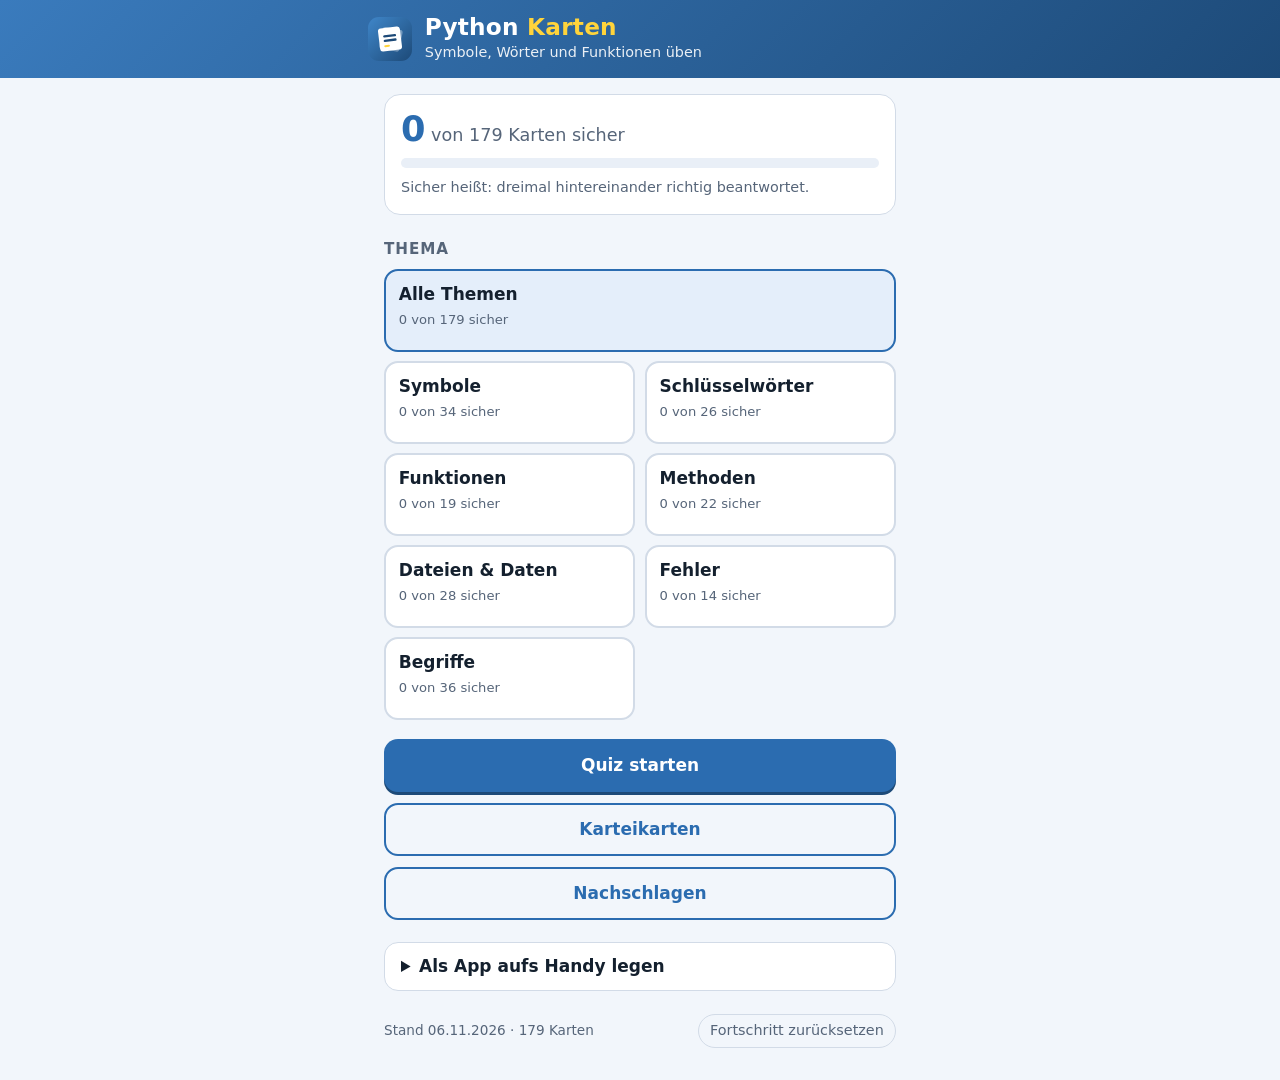
==== index.html @ b18568a9 "Add files via upload" ====
<!doctype html>
<html lang="de">
<head>
  <meta charset="utf-8">
  <meta name="viewport" content="width=device-width, initial-scale=1, viewport-fit=cover">
  <title>Python Karten</title>
  <meta name="description" content="Python Karten: Symbole, Schlüsselwörter, Funktionen, Methoden und Begriffe als Quiz und Karteikarten fürs Handy.">
  <meta name="theme-color" content="#2b5f8e" media="(prefers-color-scheme: light)">
  <meta name="theme-color" content="#101a26" media="(prefers-color-scheme: dark)">
  <meta name="color-scheme" content="light dark">
  <meta name="apple-mobile-web-app-capable" content="yes">
  <meta name="mobile-web-app-capable" content="yes">
  <meta name="apple-mobile-web-app-title" content="Python Karten">
  <link rel="manifest" href="manifest.json">
  <link rel="icon" href="icon.svg" type="image/svg+xml">
  <link rel="stylesheet" href="style.css">
</head>
<body>
  <!-- app.js sucht die Elemente über ihre Kennungen (id), die müssen bleiben. -->
  <header class="kopf">
    <div class="kopf-inhalt">
      <img class="logo" src="icon.svg" alt="" width="44" height="44">
      <div class="kopf-text">
        <h1>Python <span>Karten</span></h1>
        <p class="untertitel">Symbole, Wörter und Funktionen üben</p>
      </div>
    </div>
  </header>

  <main>
    <section id="laden">
      <p class="mitte">Karten werden geladen …</p>
    </section>

    <!-- Start: Übersicht, Thema wählen, Quiz oder Karteikarten oder Nachschlagen -->
    <section id="start" hidden>
      <div class="box uebersicht">
        <p class="uebersicht-zahl"><span id="gesamt-sicher">0</span> <span class="uebersicht-von">von <span id="gesamt-anzahl">0</span> Karten sicher</span></p>
        <div class="balken" aria-hidden="true"><div id="gesamt-balken"></div></div>
        <p class="leise">Sicher heißt: dreimal hintereinander richtig beantwortet.</p>
      </div>

      <h2 class="abschnitt" id="themen-titel">Thema</h2>
      <div class="themen" id="themen" role="group" aria-labelledby="themen-titel"></div>

      <button class="haupt" id="quiz-starten" type="button">Quiz starten</button>
      <button class="neben" id="karten-starten" type="button">Karteikarten</button>
      <button class="neben" id="nachschlagen-starten" type="button">Nachschlagen</button>

      <details class="info">
        <summary>Als App aufs Handy legen</summary>
        <p><strong>Android:</strong> In Chrome oben rechts auf die drei Punkte tippen, dann „App installieren“ oder „Zum Startbildschirm hinzufügen“.</p>
        <p><strong>iPhone:</strong> In Safari unten auf das Teilen-Symbol tippen, dann „Zum Home-Bildschirm“.</p>
        <p>Danach öffnet sich die App ohne Adressleiste und läuft auch ohne Netz. Dein Fortschritt bleibt auf diesem Gerät gespeichert.</p>
      </details>

      <div class="fuss">
        <span id="stand-zeile"></span>
        <button class="klein" id="zuruecksetzen" type="button">Fortschritt zurücksetzen</button>
      </div>
    </section>

    <!-- Quiz: vier Antworten, danach Rückmeldung mit Beispiel -->
    <section id="quiz" hidden>
      <div class="kopfzeile">
        <span id="quiz-fortschritt"></span>
        <button class="klein" id="quiz-pause" type="button">Pause</button>
      </div>
      <div class="balken" aria-hidden="true"><div id="quiz-balken"></div></div>
      <p class="kategorie" id="quiz-thema"></p>
      <h2 class="frage" id="quiz-frage"></h2>
      <p class="anzeige" id="quiz-anzeige"></p>
      <div class="antworten" id="quiz-antworten"></div>
      <div class="rueckmeldung" id="quiz-rueckmeldung" hidden>
        <h3 id="quiz-titel" tabindex="-1"></h3>
        <p class="loesung"><code id="quiz-loesung-begriff"></code> <span id="quiz-loesung-bedeutung"></span></p>
        <pre class="beispiel" id="quiz-beispiel" hidden></pre>
        <p class="hinweis" id="quiz-hinweis" hidden></p>
        <button class="haupt" id="quiz-weiter" type="button">Weiter</button>
      </div>
    </section>

    <!-- Karteikarten: erst die Vorderseite, nach dem Umdrehen die Bedeutung -->
    <section id="karten" hidden>
      <div class="kopfzeile">
        <span id="karten-fortschritt"></span>
        <button class="klein" id="karten-pause" type="button">Pause</button>
      </div>
      <div class="balken" aria-hidden="true"><div id="karten-balken"></div></div>
      <div class="karteikarte" id="karteikarte">
        <p class="kategorie" id="karte-thema"></p>
        <p class="anzeige code" id="karte-vorne"></p>
        <div id="karte-hinten" tabindex="-1" hidden>
          <p class="karte-bedeutung" id="karte-bedeutung"></p>
          <pre class="beispiel" id="karte-beispiel" hidden></pre>
          <p class="hinweis" id="karte-hinweis" hidden></p>
        </div>
      </div>
      <button class="haupt" id="karte-umdrehen" type="button">Antwort zeigen</button>
      <div class="bewertung" id="karte-bewertung" hidden>
        <button class="neben" id="karte-nochmal" type="button">Nochmal</button>
        <button class="haupt" id="karte-gewusst" type="button">Gewusst</button>
      </div>
    </section>

    <!-- Ergebnis nach einer Runde (Quiz und Karteikarten) -->
    <section id="ergebnis" hidden>
      <div class="box ergebnis-kopf">
        <p class="kategorie" id="ergebnis-art"></p>
        <p class="ergebnis-zahl" id="ergebnis-zahl" tabindex="-1"></p>
        <p id="ergebnis-text"></p>
      </div>
      <h3 class="abschnitt" id="ergebnis-liste-titel" hidden>Das üben wir noch</h3>
      <ul class="liste" id="ergebnis-liste"></ul>
      <button class="haupt" id="ergebnis-nochmal" type="button">Noch eine Runde</button>
      <button class="neben" id="ergebnis-start" type="button">Zurück zum Start</button>
    </section>

    <!-- Nachschlagen: alle Karten mit Suche -->
    <section id="nachschlagen" hidden>
      <div class="kopfzeile">
        <button class="pille" id="nachschlagen-zurueck" type="button">Zurück zum Start</button>
      </div>
      <h2 class="abschnitt">Nachschlagen</h2>
      <label class="feld" for="suche">Suchen</label>
      <input class="eingabe" id="suche" type="search" placeholder="zum Beispiel split, Liste, Fehler" autocomplete="off" autocapitalize="off" spellcheck="false">
      <label class="feld" for="suche-thema">Thema</label>
      <select class="eingabe" id="suche-thema"></select>
      <p class="leise" id="suche-info" aria-live="polite"></p>
      <ul class="nachschlagen-liste" id="suche-liste"></ul>
    </section>

    <section id="fehler" hidden>
      <h2>Die Karten lassen sich gerade nicht laden</h2>
      <p>Bitte die Seite neu laden. Hilft das nicht, fehlt eine Datei der App (karten.js oder logik.js).</p>
      <button class="haupt" id="neu-laden" type="button">Seite neu laden</button>
    </section>
  </main>

  <noscript><p class="hinweis">Für Python Karten muss JavaScript eingeschaltet sein.</p></noscript>
  <script src="karten.js" charset="utf-8"></script>
  <script src="logik.js" charset="utf-8"></script>
  <script src="app.js" charset="utf-8"></script>
</body>
</html>
---- style.css ----
/* Python Karten: Aussehen. Handy zuerst, hell und dunkel folgen dem Gerät. */

:root {
  --bg: #f2f6fb;
  --karte: #ffffff;
  --text: #14202e;
  --leise: #566579;
  --rand: #d2dbe7;
  --akzent: #2b6cb0;
  --akzent-hell: #e4eefa;
  --haupt-bg: #2b6cb0;
  --haupt-text: #ffffff;
  --haupt-schatten: #1d4a78;
  --gelb: #ffd43b;
  --ok: #156f36;
  --ok-bg: #ddf4e5;
  --ok-rand: #2e9b57;
  --schlecht: #b3261e;
  --schlecht-bg: #fde8e6;
  --schlecht-rand: #d6453b;
  --code-bg: #e9eff7;
  --code-text: #10233a;
  --fokus: #1b62e0;
  --kopf-von: #3a7bbd;
  --kopf-bis: #1d4a78;
  --mono: ui-monospace, "SF Mono", "Cascadia Mono", Consolas, "Roboto Mono", "Liberation Mono", monospace;
}

@media (prefers-color-scheme: dark) {
  :root {
    --bg: #0d1520;
    --karte: #162130;
    --text: #e7eef7;
    --leise: #9cb0c6;
    --rand: #2a394c;
    --akzent: #6aaaf0;
    --akzent-hell: #1b3050;
    --haupt-bg: #5ba3ee;
    --haupt-text: #07182b;
    --haupt-schatten: #3b78b8;
    --ok: #67d391;
    --ok-bg: #123322;
    --ok-rand: #3aa86a;
    --schlecht: #ff9086;
    --schlecht-bg: #3c1c19;
    --schlecht-rand: #e0594d;
    --code-bg: #0a111a;
    --code-text: #dce8f6;
    --fokus: #8cc0ff;
    --kopf-von: #1f4f82;
    --kopf-bis: #12263d;
  }
}

* { box-sizing: border-box; }
html { -webkit-text-size-adjust: 100%; }
[hidden] { display: none !important; }

body {
  margin: 0;
  min-height: 100vh;
  min-height: 100dvh;
  color: var(--text);
  background: var(--bg);
  font: 17px/1.45 system-ui, -apple-system, "Segoe UI", Roboto, sans-serif;
}

button, input, select { font: inherit; color: inherit; }
code, pre { font-family: var(--mono); }
:focus-visible { outline: 3px solid var(--fokus); outline-offset: 2px; }

/* ---------- Kopf ---------- */

.kopf {
  padding: max(0.9rem, env(safe-area-inset-top)) max(1rem, env(safe-area-inset-right)) 0.9rem max(1rem, env(safe-area-inset-left));
  color: #ffffff;
  background: linear-gradient(135deg, var(--kopf-von), var(--kopf-bis));
}
.kopf-inhalt { display: flex; align-items: center; gap: 0.8rem; max-width: 34rem; margin: 0 auto; }
.logo { flex: none; width: 44px; height: 44px; border-radius: 11px; }
.kopf h1 { margin: 0; font-size: 1.45rem; line-height: 1.1; letter-spacing: 0.01em; }
.kopf h1 span { color: var(--gelb); }
.untertitel { margin: 0.15rem 0 0; font-size: 0.9rem; opacity: 0.9; }

main {
  max-width: 34rem;
  margin: 0 auto;
  padding: 1rem max(1rem, env(safe-area-inset-right)) max(2rem, env(safe-area-inset-bottom)) max(1rem, env(safe-area-inset-left));
}

.mitte { text-align: center; color: var(--leise); }
.leise { color: var(--leise); font-size: 0.9rem; }

/* ---------- Start ---------- */

.box { padding: 1rem; background: var(--karte); border: 1px solid var(--rand); border-radius: 16px; }
.uebersicht-zahl { margin: 0 0 0.6rem; font-size: 1.1rem; }
#gesamt-sicher { font-size: 2.2rem; font-weight: 800; line-height: 1; color: var(--akzent); }
.uebersicht-von { color: var(--leise); }
.uebersicht .leise { margin: 0.6rem 0 0; }

.balken { height: 10px; overflow: hidden; background: var(--code-bg); border-radius: 999px; }
.balken > div { width: 0; height: 100%; background: var(--akzent); border-radius: 999px; transition: width 0.3s ease; }

.abschnitt { margin: 1.4rem 0 0.6rem; font-size: 0.95rem; color: var(--leise); text-transform: uppercase; letter-spacing: 0.06em; }

.themen { display: grid; grid-template-columns: 1fr 1fr; gap: 0.6rem; margin-bottom: 1.2rem; }
.thema {
  display: flex;
  flex-direction: column;
  gap: 0.25rem;
  min-height: 4.4rem;
  padding: 0.65rem 0.8rem;
  text-align: left;
  background: var(--karte);
  border: 2px solid var(--rand);
  border-radius: 14px;
  cursor: pointer;
}
.thema:first-child { grid-column: 1 / -1; }
.thema[aria-pressed="true"] { background: var(--akzent-hell); border-color: var(--akzent); }
.thema-name { font-weight: 700; }
.thema-zahl { font-size: 0.82rem; color: var(--leise); }
.mini-balken { display: block; height: 6px; margin-top: auto; overflow: hidden; background: var(--code-bg); border-radius: 999px; }
.mini-balken > span { display: block; height: 100%; background: var(--akzent); border-radius: 999px; }

.haupt, .neben {
  display: block;
  width: 100%;
  min-height: 3.3rem;
  margin-top: 0.7rem;
  padding: 0.7rem 1rem;
  font-weight: 700;
  text-align: center;
  border-radius: 14px;
  cursor: pointer;
}
.haupt { color: var(--haupt-text); background: var(--haupt-bg); border: 0; box-shadow: 0 3px 0 var(--haupt-schatten); }
.haupt:active { transform: translateY(2px); box-shadow: 0 1px 0 var(--haupt-schatten); }
.neben { color: var(--akzent); background: transparent; border: 2px solid var(--akzent); }
.klein { padding: 0.35rem 0.7rem; font-size: 0.9rem; color: var(--leise); background: transparent; border: 1px solid var(--rand); border-radius: 999px; cursor: pointer; }
.pille { padding: 0.45rem 0.9rem; font-size: 0.95rem; font-weight: 600; color: var(--akzent); background: var(--akzent-hell); border: 0; border-radius: 999px; cursor: pointer; }

.info { margin-top: 1.4rem; padding: 0.7rem 1rem; background: var(--karte); border: 1px solid var(--rand); border-radius: 14px; }
.info summary { cursor: pointer; font-weight: 600; }
.info p { margin: 0.6rem 0 0; font-size: 0.95rem; }

.fuss { display: flex; flex-wrap: wrap; align-items: center; justify-content: space-between; gap: 0.6rem; margin-top: 1.4rem; font-size: 0.85rem; color: var(--leise); }

/* ---------- Quiz und Karteikarten ---------- */

.kopfzeile { display: flex; align-items: center; justify-content: space-between; gap: 0.6rem; margin-bottom: 0.6rem; font-weight: 700; }

.kategorie { margin: 1rem 0 0.2rem; font-size: 0.8rem; font-weight: 700; color: var(--leise); text-transform: uppercase; letter-spacing: 0.06em; }
.frage { margin: 0 0 0.7rem; font-size: 1.15rem; line-height: 1.3; }

.anzeige {
  margin: 0 0 1rem;
  padding: 1rem;
  text-align: center;
  overflow-wrap: anywhere;
  white-space: pre-wrap;
  background: var(--code-bg);
  border-radius: 14px;
}
.anzeige.code { font-family: var(--mono); font-size: clamp(1.5rem, 7vw, 2.2rem); font-weight: 700; color: var(--code-text); }
.anzeige.text { font-size: 1.3rem; font-weight: 600; line-height: 1.35; }

.antworten { display: flex; flex-direction: column; gap: 0.6rem; }
.antwort {
  display: flex;
  align-items: center;
  gap: 0.75rem;
  width: 100%;
  min-height: 3.5rem;
  padding: 0.7rem 0.9rem;
  text-align: left;
  background: var(--karte);
  border: 2px solid var(--rand);
  border-radius: 14px;
  cursor: pointer;
}
.antwort .buchstabe {
  flex: none;
  display: grid;
  place-items: center;
  width: 1.9rem;
  height: 1.9rem;
  font-size: 0.9rem;
  font-weight: 700;
  color: var(--leise);
  border: 2px solid var(--rand);
  border-radius: 50%;
}
.antwort-text { flex: 1; min-width: 0; overflow-wrap: anywhere; }
.antwort.code .antwort-text { font-family: var(--mono); font-size: 1rem; }
@media (hover: hover) {
  .antwort:not(.gesperrt):hover { background: var(--akzent-hell); border-color: var(--akzent); }
}
.antwort.gesperrt { cursor: default; }
.antwort.richtig { color: var(--ok); background: var(--ok-bg); border-color: var(--ok-rand); }
.antwort.falsch { color: var(--schlecht); background: var(--schlecht-bg); border-color: var(--schlecht-rand); }
.antwort.blass { opacity: 0.55; }
.antwort.richtig .buchstabe { color: var(--ok); border-color: var(--ok-rand); }
.antwort.falsch .buchstabe { color: var(--schlecht); border-color: var(--schlecht-rand); }

.rueckmeldung { margin-top: 1rem; padding: 1rem; background: var(--karte); border: 1px solid var(--rand); border-left: 6px solid var(--rand); border-radius: 14px; }
.rueckmeldung[data-ergebnis="richtig"] { border-left-color: var(--ok-rand); }
.rueckmeldung[data-ergebnis="falsch"] { border-left-color: var(--schlecht-rand); }
.rueckmeldung h3 { margin: 0 0 0.5rem; font-size: 1.2rem; outline: none; }
.rueckmeldung[data-ergebnis="richtig"] h3 { color: var(--ok); }
.rueckmeldung[data-ergebnis="falsch"] h3 { color: var(--schlecht); }
.loesung { margin: 0 0 0.6rem; overflow-wrap: anywhere; }
.loesung code { padding: 0.1rem 0.4rem; font-weight: 700; background: var(--code-bg); border-radius: 6px; }

.beispiel {
  margin: 0.6rem 0;
  padding: 0.7rem 0.8rem;
  overflow-x: auto;
  font-size: 0.92rem;
  line-height: 1.4;
  color: var(--code-text);
  background: var(--code-bg);
  border-radius: 10px;
  tab-size: 4;
}
.hinweis { margin: 0.6rem 0; font-size: 0.95rem; color: var(--leise); }

.karteikarte { margin-top: 0.8rem; min-height: 15rem; padding: 1rem; background: var(--karte); border: 2px solid var(--rand); border-radius: 18px; cursor: pointer; }
.karteikarte .anzeige { margin-top: 0.6rem; }
.karte-bedeutung { margin: 0.4rem 0 0; font-size: 1.15rem; font-weight: 600; }
#karte-hinten { outline: none; }
.bewertung { display: grid; grid-template-columns: 1fr 1fr; gap: 0.7rem; }

/* ---------- Ergebnis ---------- */

.ergebnis-kopf { text-align: center; }
.ergebnis-zahl { margin: 0.2rem 0 0.4rem; font-size: 2.2rem; font-weight: 800; color: var(--akzent); outline: none; }
.ergebnis-kopf p:last-child { margin-bottom: 0; }

.liste { margin: 0; padding: 0; list-style: none; }
.liste li { display: flex; flex-direction: column; gap: 0.15rem; margin-bottom: 0.5rem; padding: 0.6rem 0.8rem; background: var(--karte); border: 1px solid var(--rand); border-radius: 12px; }
.liste code { font-weight: 700; overflow-wrap: anywhere; }
.liste span { font-size: 0.95rem; color: var(--leise); }

/* ---------- Nachschlagen ---------- */

.feld { display: block; margin: 0.8rem 0 0.25rem; font-size: 0.85rem; font-weight: 700; color: var(--leise); }
.eingabe { display: block; width: 100%; min-height: 3rem; padding: 0.55rem 0.8rem; background: var(--karte); border: 2px solid var(--rand); border-radius: 12px; }

.nachschlagen-liste { margin: 0.4rem 0 0; padding: 0; list-style: none; }
.nachschlagen-liste li { margin-bottom: 0.5rem; }
.nachschlagen-karte { background: var(--karte); border: 1px solid var(--rand); border-radius: 12px; }
.nachschlagen-karte summary { display: flex; flex-wrap: wrap; align-items: baseline; gap: 0.2rem 0.7rem; padding: 0.65rem 0.8rem; cursor: pointer; list-style: none; }
.nachschlagen-karte summary::-webkit-details-marker { display: none; }
.nachschlagen-begriff { font-weight: 700; overflow-wrap: anywhere; }
.nachschlagen-bedeutung { flex: 1 1 12rem; font-size: 0.95rem; color: var(--leise); }
.nachschlagen-inhalt { padding: 0 0.8rem 0.8rem; }
.nachschlagen-inhalt .kategorie { margin: 0.4rem 0 0; }
.marke { padding: 0.05rem 0.5rem; font-size: 0.75rem; font-weight: 700; color: var(--ok); background: var(--ok-bg); border-radius: 999px; }

@media (prefers-reduced-motion: reduce) {
  *, *::before, *::after { transition: none !important; animation: none !important; scroll-behavior: auto !important; }
}
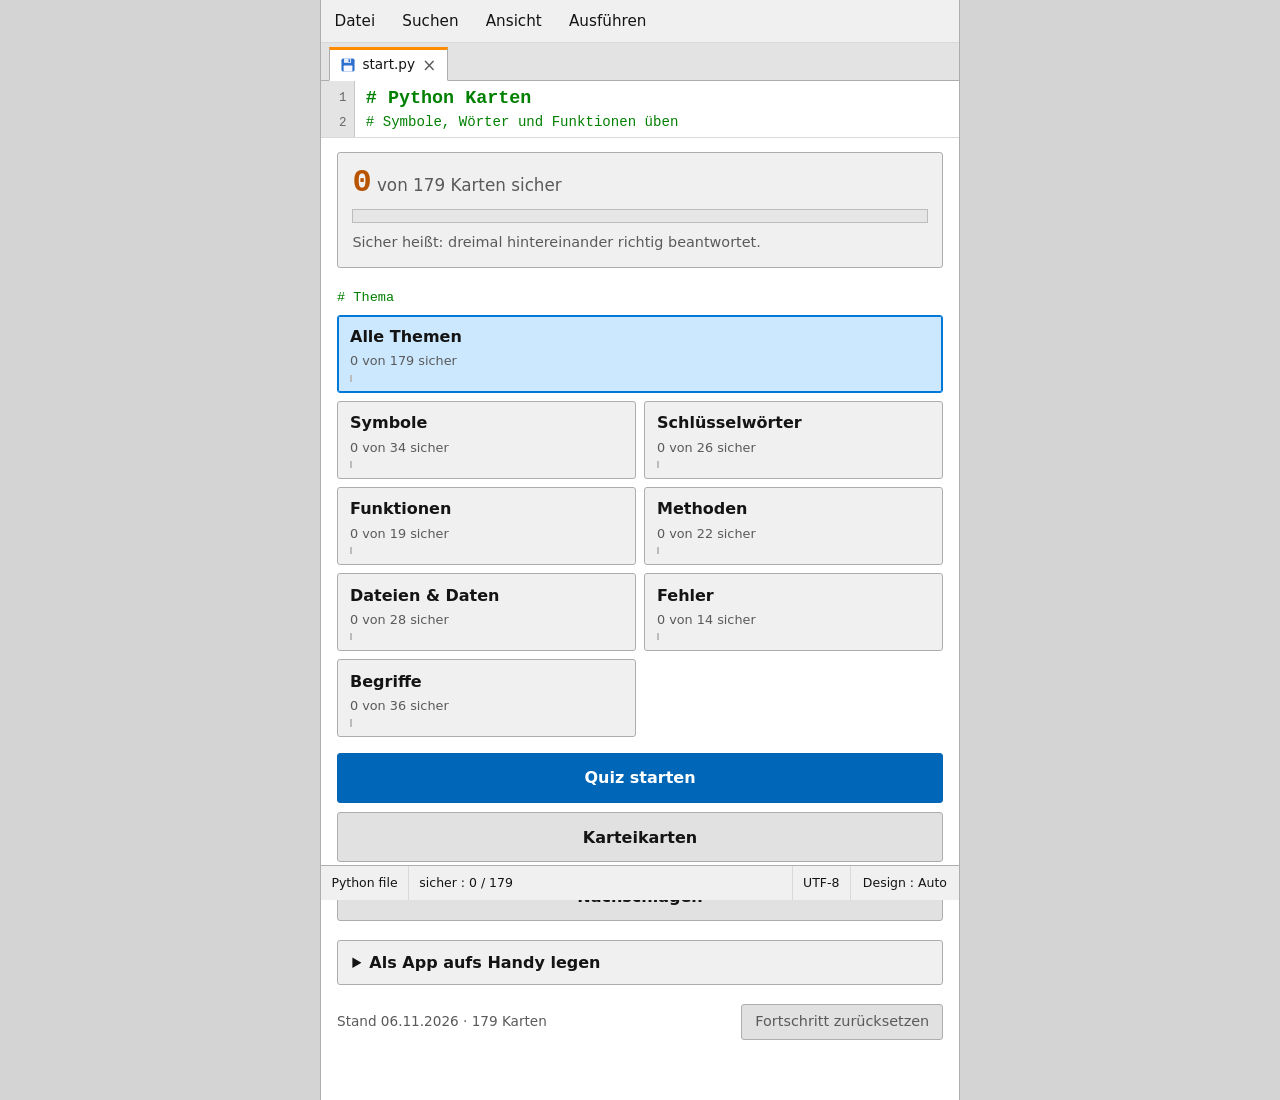
==== commit 8a36a711: "Add files via upload" ====
--- a/index.html
+++ b/index.html
@@ -5,137 +5,179 @@
   <meta name="viewport" content="width=device-width, initial-scale=1, viewport-fit=cover">
   <title>Python Karten</title>
   <meta name="description" content="Python Karten: Symbole, Schlüsselwörter, Funktionen, Methoden und Begriffe als Quiz und Karteikarten fürs Handy.">
-  <meta name="theme-color" content="#2b5f8e" media="(prefers-color-scheme: light)">
-  <meta name="theme-color" content="#101a26" media="(prefers-color-scheme: dark)">
+  <meta name="theme-color" content="#f0f0f0" media="(prefers-color-scheme: light)">
+  <meta name="theme-color" content="#2d2d2d" media="(prefers-color-scheme: dark)">
   <meta name="color-scheme" content="light dark">
   <meta name="apple-mobile-web-app-capable" content="yes">
   <meta name="mobile-web-app-capable" content="yes">
   <meta name="apple-mobile-web-app-title" content="Python Karten">
   <link rel="manifest" href="manifest.json">
   <link rel="icon" href="icon.svg" type="image/svg+xml">
+  <script>
+    // Ein fest gewähltes Design (Hell oder Dunkel) wird schon vor dem ersten Zeichnen gesetzt, damit nichts aufblitzt.
+    // Alles Weitere (Umschalten, Speichern) macht app.js.
+    (function () {
+      try {
+        var test = /[?&]test=1(&|$)/.test(window.location.search) ? '-test' : '';
+        var wahl = window.localStorage.getItem('python-karten-design' + test);
+        if (wahl === 'hell' || wahl === 'dunkel') document.documentElement.setAttribute('data-design', wahl);
+      } catch (fehler) {
+        // Kein Speicher: dann gilt Auto.
+      }
+    })();
+  </script>
   <link rel="stylesheet" href="style.css">
 </head>
 <body>
   <!-- app.js sucht die Elemente über ihre Kennungen (id), die müssen bleiben. -->
-  <header class="kopf">
-    <div class="kopf-inhalt">
-      <img class="logo" src="icon.svg" alt="" width="44" height="44">
-      <div class="kopf-text">
-        <h1>Python <span>Karten</span></h1>
-        <p class="untertitel">Symbole, Wörter und Funktionen üben</p>
+  <div class="fenster">
+    <header class="kopf">
+      <!-- Menüleiste wie im Editor. Jeder Punkt führt zu etwas, das die App wirklich kann. -->
+      <nav class="menue" aria-label="Menü">
+        <button class="menue-punkt" id="menue-datei" type="button" aria-label="Datei, zurück zum Start" title="Zurück zum Start">Datei</button>
+        <button class="menue-punkt" id="menue-suchen" type="button" aria-label="Suchen, Nachschlagen" title="Nachschlagen">Suchen</button>
+        <button class="menue-punkt" id="menue-ansicht" type="button" aria-label="Ansicht, Design wechseln" title="Design wechseln: Auto, Hell, Dunkel">Ansicht</button>
+        <button class="menue-punkt" id="menue-ausfuehren" type="button" aria-label="Ausführen, Quiz starten" title="Quiz starten">Ausführen</button>
+      </nav>
+      <!-- Tab mit dem Namen der aktuellen Ansicht, nur zum Anschauen -->
+      <div class="tabs" aria-hidden="true">
+        <span class="tab">
+          <svg class="tab-disk" viewBox="0 0 16 16" width="14" height="14" focusable="false">
+            <rect x="0.5" y="0.5" width="15" height="15" rx="2" fill="#2f6fd0"/>
+            <rect x="3.5" y="0.5" width="8" height="5" fill="#e8eefb"/>
+            <rect x="8.6" y="1.4" width="1.8" height="3.2" fill="#2f6fd0"/>
+            <rect x="3" y="8.5" width="10" height="7" rx="1" fill="#f6f8fd"/>
+          </svg>
+          <span id="tab-name">start.py</span>
+          <span class="tab-x">×</span>
+        </span>
       </div>
+    </header>
+
+    <!-- Die ersten beiden Zeilen der "Datei": nur auf dem Start sichtbar -->
+    <div class="titelzeilen">
+      <h1 class="zeile"><span class="hash" aria-hidden="true"># </span>Python Karten</h1>
+      <p class="zeile untertitel"><span class="hash" aria-hidden="true"># </span>Symbole, Wörter und Funktionen üben</p>
     </div>
-  </header>
 
-  <main>
-    <section id="laden">
-      <p class="mitte">Karten werden geladen …</p>
-    </section>
+    <main>
+      <section id="laden">
+        <p class="mitte">Karten werden geladen …</p>
+      </section>
 
-    <!-- Start: Übersicht, Thema wählen, Quiz oder Karteikarten oder Nachschlagen -->
-    <section id="start" hidden>
-      <div class="box uebersicht">
-        <p class="uebersicht-zahl"><span id="gesamt-sicher">0</span> <span class="uebersicht-von">von <span id="gesamt-anzahl">0</span> Karten sicher</span></p>
-        <div class="balken" aria-hidden="true"><div id="gesamt-balken"></div></div>
-        <p class="leise">Sicher heißt: dreimal hintereinander richtig beantwortet.</p>
-      </div>
+      <!-- Start: Übersicht, Thema wählen, Quiz oder Karteikarten oder Nachschlagen -->
+      <section id="start" hidden>
+        <div class="box uebersicht">
+          <p class="uebersicht-zahl"><span id="gesamt-sicher">0</span> <span class="uebersicht-von">von <span id="gesamt-anzahl">0</span> Karten sicher</span></p>
+          <div class="balken" aria-hidden="true"><div id="gesamt-balken"></div></div>
+          <p class="leise">Sicher heißt: dreimal hintereinander richtig beantwortet.</p>
+        </div>
 
-      <h2 class="abschnitt" id="themen-titel">Thema</h2>
-      <div class="themen" id="themen" role="group" aria-labelledby="themen-titel"></div>
+        <h2 class="abschnitt" id="themen-titel">Thema</h2>
+        <div class="themen" id="themen" role="group" aria-labelledby="themen-titel"></div>
 
-      <button class="haupt" id="quiz-starten" type="button">Quiz starten</button>
-      <button class="neben" id="karten-starten" type="button">Karteikarten</button>
-      <button class="neben" id="nachschlagen-starten" type="button">Nachschlagen</button>
+        <button class="haupt" id="quiz-starten" type="button">Quiz starten</button>
+        <button class="neben" id="karten-starten" type="button">Karteikarten</button>
+        <button class="neben" id="nachschlagen-starten" type="button">Nachschlagen</button>
 
-      <details class="info">
-        <summary>Als App aufs Handy legen</summary>
-        <p><strong>Android:</strong> In Chrome oben rechts auf die drei Punkte tippen, dann „App installieren“ oder „Zum Startbildschirm hinzufügen“.</p>
-        <p><strong>iPhone:</strong> In Safari unten auf das Teilen-Symbol tippen, dann „Zum Home-Bildschirm“.</p>
-        <p>Danach öffnet sich die App ohne Adressleiste und läuft auch ohne Netz. Dein Fortschritt bleibt auf diesem Gerät gespeichert.</p>
-      </details>
+        <details class="info">
+          <summary>Als App aufs Handy legen</summary>
+          <p><strong>Android:</strong> In Chrome oben rechts auf die drei Punkte tippen, dann „App installieren“ oder „Zum Startbildschirm hinzufügen“.</p>
+          <p><strong>iPhone:</strong> In Safari unten auf das Teilen-Symbol tippen, dann „Zum Home-Bildschirm“.</p>
+          <p>Danach öffnet sich die App ohne Adressleiste und läuft auch ohne Netz. Dein Fortschritt bleibt auf diesem Gerät gespeichert.</p>
+        </details>
 
-      <div class="fuss">
-        <span id="stand-zeile"></span>
-        <button class="klein" id="zuruecksetzen" type="button">Fortschritt zurücksetzen</button>
-      </div>
-    </section>
+        <div class="fuss">
+          <span id="stand-zeile"></span>
+          <button class="klein" id="zuruecksetzen" type="button">Fortschritt zurücksetzen</button>
+        </div>
+      </section>
 
-    <!-- Quiz: vier Antworten, danach Rückmeldung mit Beispiel -->
-    <section id="quiz" hidden>
-      <div class="kopfzeile">
-        <span id="quiz-fortschritt"></span>
-        <button class="klein" id="quiz-pause" type="button">Pause</button>
-      </div>
-      <div class="balken" aria-hidden="true"><div id="quiz-balken"></div></div>
-      <p class="kategorie" id="quiz-thema"></p>
-      <h2 class="frage" id="quiz-frage"></h2>
-      <p class="anzeige" id="quiz-anzeige"></p>
-      <div class="antworten" id="quiz-antworten"></div>
-      <div class="rueckmeldung" id="quiz-rueckmeldung" hidden>
-        <h3 id="quiz-titel" tabindex="-1"></h3>
-        <p class="loesung"><code id="quiz-loesung-begriff"></code> <span id="quiz-loesung-bedeutung"></span></p>
-        <pre class="beispiel" id="quiz-beispiel" hidden></pre>
-        <p class="hinweis" id="quiz-hinweis" hidden></p>
-        <button class="haupt" id="quiz-weiter" type="button">Weiter</button>
-      </div>
-    </section>
+      <!-- Quiz: vier Antworten, danach Rückmeldung mit Beispiel -->
+      <section id="quiz" hidden>
+        <div class="kopfzeile">
+          <span id="quiz-fortschritt"></span>
+          <button class="klein" id="quiz-pause" type="button">Pause</button>
+        </div>
+        <div class="balken" aria-hidden="true"><div id="quiz-balken"></div></div>
+        <p class="kategorie" id="quiz-thema"></p>
+        <h2 class="frage" id="quiz-frage"></h2>
+        <p class="anzeige" id="quiz-anzeige"></p>
+        <div class="antworten" id="quiz-antworten"></div>
+        <div class="rueckmeldung" id="quiz-rueckmeldung" hidden>
+          <h3 id="quiz-titel" tabindex="-1"></h3>
+          <p class="loesung"><code id="quiz-loesung-begriff"></code> <span id="quiz-loesung-bedeutung"></span></p>
+          <pre class="beispiel" id="quiz-beispiel" hidden></pre>
+          <p class="hinweis" id="quiz-hinweis" hidden></p>
+          <button class="haupt" id="quiz-weiter" type="button">Weiter</button>
+        </div>
+      </section>
 
-    <!-- Karteikarten: erst die Vorderseite, nach dem Umdrehen die Bedeutung -->
-    <section id="karten" hidden>
-      <div class="kopfzeile">
-        <span id="karten-fortschritt"></span>
-        <button class="klein" id="karten-pause" type="button">Pause</button>
-      </div>
-      <div class="balken" aria-hidden="true"><div id="karten-balken"></div></div>
-      <div class="karteikarte" id="karteikarte">
-        <p class="kategorie" id="karte-thema"></p>
-        <p class="anzeige code" id="karte-vorne"></p>
-        <div id="karte-hinten" tabindex="-1" hidden>
-          <p class="karte-bedeutung" id="karte-bedeutung"></p>
-          <pre class="beispiel" id="karte-beispiel" hidden></pre>
-          <p class="hinweis" id="karte-hinweis" hidden></p>
+      <!-- Karteikarten: erst die Vorderseite, nach dem Umdrehen die Bedeutung -->
+      <section id="karten" hidden>
+        <div class="kopfzeile">
+          <span id="karten-fortschritt"></span>
+          <button class="klein" id="karten-pause" type="button">Pause</button>
         </div>
-      </div>
-      <button class="haupt" id="karte-umdrehen" type="button">Antwort zeigen</button>
-      <div class="bewertung" id="karte-bewertung" hidden>
-        <button class="neben" id="karte-nochmal" type="button">Nochmal</button>
-        <button class="haupt" id="karte-gewusst" type="button">Gewusst</button>
-      </div>
-    </section>
+        <div class="balken" aria-hidden="true"><div id="karten-balken"></div></div>
+        <div class="karteikarte" id="karteikarte">
+          <p class="kategorie" id="karte-thema"></p>
+          <p class="anzeige code" id="karte-vorne"></p>
+          <div id="karte-hinten" tabindex="-1" hidden>
+            <p class="karte-bedeutung" id="karte-bedeutung"></p>
+            <pre class="beispiel" id="karte-beispiel" hidden></pre>
+            <p class="hinweis" id="karte-hinweis" hidden></p>
+          </div>
+        </div>
+        <button class="haupt" id="karte-umdrehen" type="button">Antwort zeigen</button>
+        <div class="bewertung" id="karte-bewertung" hidden>
+          <button class="neben" id="karte-nochmal" type="button">Nochmal</button>
+          <button class="haupt" id="karte-gewusst" type="button">Gewusst</button>
+        </div>
+      </section>
 
-    <!-- Ergebnis nach einer Runde (Quiz und Karteikarten) -->
-    <section id="ergebnis" hidden>
-      <div class="box ergebnis-kopf">
-        <p class="kategorie" id="ergebnis-art"></p>
-        <p class="ergebnis-zahl" id="ergebnis-zahl" tabindex="-1"></p>
-        <p id="ergebnis-text"></p>
-      </div>
-      <h3 class="abschnitt" id="ergebnis-liste-titel" hidden>Das üben wir noch</h3>
-      <ul class="liste" id="ergebnis-liste"></ul>
-      <button class="haupt" id="ergebnis-nochmal" type="button">Noch eine Runde</button>
-      <button class="neben" id="ergebnis-start" type="button">Zurück zum Start</button>
-    </section>
+      <!-- Ergebnis nach einer Runde (Quiz und Karteikarten) -->
+      <section id="ergebnis" hidden>
+        <div class="box ergebnis-kopf">
+          <p class="kategorie" id="ergebnis-art"></p>
+          <p class="ergebnis-zahl" id="ergebnis-zahl" tabindex="-1"></p>
+          <p id="ergebnis-text"></p>
+        </div>
+        <h3 class="abschnitt" id="ergebnis-liste-titel" hidden>Das üben wir noch</h3>
+        <ul class="liste" id="ergebnis-liste"></ul>
+        <button class="haupt" id="ergebnis-nochmal" type="button">Noch eine Runde</button>
+        <button class="neben" id="ergebnis-start" type="button">Zurück zum Start</button>
+      </section>
 
-    <!-- Nachschlagen: alle Karten mit Suche -->
-    <section id="nachschlagen" hidden>
-      <div class="kopfzeile">
-        <button class="pille" id="nachschlagen-zurueck" type="button">Zurück zum Start</button>
-      </div>
-      <h2 class="abschnitt">Nachschlagen</h2>
-      <label class="feld" for="suche">Suchen</label>
-      <input class="eingabe" id="suche" type="search" placeholder="zum Beispiel split, Liste, Fehler" autocomplete="off" autocapitalize="off" spellcheck="false">
-      <label class="feld" for="suche-thema">Thema</label>
-      <select class="eingabe" id="suche-thema"></select>
-      <p class="leise" id="suche-info" aria-live="polite"></p>
-      <ul class="nachschlagen-liste" id="suche-liste"></ul>
-    </section>
+      <!-- Nachschlagen: alle Karten mit Suche -->
+      <section id="nachschlagen" hidden>
+        <div class="kopfzeile">
+          <button class="pille" id="nachschlagen-zurueck" type="button">Zurück zum Start</button>
+        </div>
+        <h2 class="abschnitt">Nachschlagen</h2>
+        <label class="feld" for="suche">Suchen</label>
+        <input class="eingabe" id="suche" type="search" placeholder="zum Beispiel split, Liste, Fehler" autocomplete="off" autocapitalize="off" spellcheck="false">
+        <label class="feld" for="suche-thema">Thema</label>
+        <select class="eingabe" id="suche-thema"></select>
+        <p class="leise" id="suche-info" aria-live="polite"></p>
+        <ul class="nachschlagen-liste" id="suche-liste"></ul>
+      </section>
 
-    <section id="fehler" hidden>
-      <h2>Die Karten lassen sich gerade nicht laden</h2>
-      <p>Bitte die Seite neu laden. Hilft das nicht, fehlt eine Datei der App (karten.js oder logik.js).</p>
-      <button class="haupt" id="neu-laden" type="button">Seite neu laden</button>
-    </section>
-  </main>
+      <section id="fehler" hidden>
+        <h2>Die Karten lassen sich gerade nicht laden</h2>
+        <p>Bitte die Seite neu laden. Hilft das nicht, fehlt eine Datei der App (karten.js oder logik.js).</p>
+        <button class="haupt" id="neu-laden" type="button">Seite neu laden</button>
+      </section>
+    </main>
+
+    <!-- Statusleiste wie im Editor -->
+    <div class="statuszeile">
+      <span class="status-feld" aria-hidden="true">Python file</span>
+      <span class="status-feld status-breit" id="status-karten"></span>
+      <span class="status-feld status-utf" aria-hidden="true">UTF-8</span>
+      <button class="status-knopf" id="design-knopf" type="button">Design : Auto</button>
+    </div>
+  </div>
 
   <noscript><p class="hinweis">Für Python Karten muss JavaScript eingeschaltet sein.</p></noscript>
   <script src="karten.js" charset="utf-8"></script>
--- a/style.css
+++ b/style.css
@@ -1,232 +1,489 @@
-/* Python Karten: Aussehen. Handy zuerst, hell und dunkel folgen dem Gerät. */
+/* Python Karten: Aussehen wie ein Code-Editor, angelehnt an Notepad++.
+   Handy zuerst. Hell ist der Standard-Look mit weißer Schreibfläche, dunkel eine Farbwelt wie "Monokai".
+   Auto folgt dem Gerät. In der Statusleiste unten (und im Menü Ansicht) lässt sich Hell oder Dunkel fest wählen.
+   Die Farben des Codes heißen c-kw, c-fn und so weiter (siehe "Code-Farben"); logik.js (zerlegen) bestimmt, was welche Farbe bekommt.
+   Die dunklen Farben stehen zweimal da (Gerät dunkel und fest gewähltes Dunkel). Wer eine ändert, ändert beide. */
 
 :root {
-  --bg: #f2f6fb;
-  --karte: #ffffff;
-  --text: #14202e;
-  --leise: #566579;
-  --rand: #d2dbe7;
-  --akzent: #2b6cb0;
-  --akzent-hell: #e4eefa;
-  --haupt-bg: #2b6cb0;
+  color-scheme: light;
+  /* Flächen */
+  --aussen: #d4d4d4;
+  --bg: #ffffff;
+  --flaeche: #f0f0f0;
+  --chrome: #f0f0f0;
+  --tableiste: #e3e3e3;
+  --text: #141414;
+  --leise: #5a5a5a;
+  --rand: #adadad;
+  --trenner: #d9d9d9;
+  --auswahl: #add6ff;
+  /* Zeilennummern und aktive Zeile */
+  --rinne: #e4e4e4;
+  --rinne-rand: #c8c8c8;
+  --rinne-text: #666666;
+  --rinne-breite: 2.1rem;
+  --aktive-zeile: #e8e8ff;
+  /* Bedienung */
+  --akzent: #0078d7;
+  --akzent-hell: #cce8ff;
+  --knopf-bg: #e1e1e1;
+  --knopf-hover: #e5f1fb;
+  --knopf-druck: #cce4f7;
+  --haupt-bg: #0067b8;
+  --haupt-hover: #005a9e;
+  --haupt-druck: #004c87;
   --haupt-text: #ffffff;
-  --haupt-schatten: #1d4a78;
-  --gelb: #ffd43b;
-  --ok: #156f36;
-  --ok-bg: #ddf4e5;
+  --tab-balken: #ff8c00;
+  --fokus: #0078d7;
+  /* Rückmeldung */
+  --ok: #0b6b2a;
+  --ok-bg: #e3f4e6;
   --ok-rand: #2e9b57;
   --schlecht: #b3261e;
   --schlecht-bg: #fde8e6;
   --schlecht-rand: #d6453b;
-  --code-bg: #e9eff7;
-  --code-text: #10233a;
-  --fokus: #1b62e0;
-  --kopf-von: #3a7bbd;
-  --kopf-bis: #1d4a78;
-  --mono: ui-monospace, "SF Mono", "Cascadia Mono", Consolas, "Roboto Mono", "Liberation Mono", monospace;
+  /* Fortschrittsbalken */
+  --balken-bahn: #e6e6e6;
+  --balken-rand: #bcbcbc;
+  --balken-fuell: #06b025;
+  /* Code-Farben */
+  --code-text: #141414;
+  --c-kw: #0000ff;
+  --c-fn: #880088;
+  --c-df: #0b7285;
+  --c-st: #6e6e6e;
+  --c-nr: #b85400;
+  --c-ko: #008000;
+  --c-op: #141414;
+  --c-pu: #141414;
+  --op-gewicht: 700;
+  --mono: Consolas, "Cascadia Mono", "SF Mono", Menlo, "Roboto Mono", ui-monospace, "Liberation Mono", monospace;
 }
 
 @media (prefers-color-scheme: dark) {
-  :root {
-    --bg: #0d1520;
-    --karte: #162130;
-    --text: #e7eef7;
-    --leise: #9cb0c6;
-    --rand: #2a394c;
-    --akzent: #6aaaf0;
-    --akzent-hell: #1b3050;
-    --haupt-bg: #5ba3ee;
-    --haupt-text: #07182b;
-    --haupt-schatten: #3b78b8;
-    --ok: #67d391;
-    --ok-bg: #123322;
-    --ok-rand: #3aa86a;
-    --schlecht: #ff9086;
-    --schlecht-bg: #3c1c19;
-    --schlecht-rand: #e0594d;
-    --code-bg: #0a111a;
-    --code-text: #dce8f6;
-    --fokus: #8cc0ff;
-    --kopf-von: #1f4f82;
-    --kopf-bis: #12263d;
+  :root:not([data-design="hell"]) {
+    color-scheme: dark;
+    --aussen: #161712;
+    --bg: #272822;
+    --flaeche: #34352d;
+    --chrome: #2d2d2d;
+    --tableiste: #222320;
+    --text: #f8f8f2;
+    --leise: #b8b8aa;
+    --rand: #66675c;
+    --trenner: #44453d;
+    --auswahl: #49483e;
+    --rinne: #2f302a;
+    --rinne-rand: #44453d;
+    --rinne-text: #a3a396;
+    --aktive-zeile: #3e3d32;
+    --akzent: #66d9ef;
+    --akzent-hell: #2f4a52;
+    --knopf-bg: #3b3c35;
+    --knopf-hover: #46473f;
+    --knopf-druck: #54554b;
+    --haupt-bg: #0e639c;
+    --haupt-hover: #1177bb;
+    --haupt-druck: #0a4f7d;
+    --haupt-text: #ffffff;
+    --fokus: #66d9ef;
+    --ok: #a6e22e;
+    --ok-bg: #26331a;
+    --ok-rand: #6aa31f;
+    --schlecht: #ff8fae;
+    --schlecht-bg: #3d1f29;
+    --schlecht-rand: #e0426f;
+    --balken-bahn: #1c1d18;
+    --balken-rand: #4d4e44;
+    --balken-fuell: #4fb04a;
+    --code-text: #f8f8f2;
+    --c-kw: #ff5a93;
+    --c-fn: #66d9ef;
+    --c-df: #a6e22e;
+    --c-st: #e6db74;
+    --c-nr: #ae81ff;
+    --c-ko: #a3a07f;
+    --c-op: #ff5a93;
+    --c-pu: #f8f8f2;
+    --op-gewicht: 400;
   }
 }
 
-* { box-sizing: border-box; }
-html { -webkit-text-size-adjust: 100%; }
+:root[data-design="dunkel"] {
+  color-scheme: dark;
+  --aussen: #161712;
+  --bg: #272822;
+  --flaeche: #34352d;
+  --chrome: #2d2d2d;
+  --tableiste: #222320;
+  --text: #f8f8f2;
+  --leise: #b8b8aa;
+  --rand: #66675c;
+  --trenner: #44453d;
+  --auswahl: #49483e;
+  --rinne: #2f302a;
+  --rinne-rand: #44453d;
+  --rinne-text: #a3a396;
+  --aktive-zeile: #3e3d32;
+  --akzent: #66d9ef;
+  --akzent-hell: #2f4a52;
+  --knopf-bg: #3b3c35;
+  --knopf-hover: #46473f;
+  --knopf-druck: #54554b;
+  --haupt-bg: #0e639c;
+  --haupt-hover: #1177bb;
+  --haupt-druck: #0a4f7d;
+  --haupt-text: #ffffff;
+  --fokus: #66d9ef;
+  --ok: #a6e22e;
+  --ok-bg: #26331a;
+  --ok-rand: #6aa31f;
+  --schlecht: #ff8fae;
+  --schlecht-bg: #3d1f29;
+  --schlecht-rand: #e0426f;
+  --balken-bahn: #1c1d18;
+  --balken-rand: #4d4e44;
+  --balken-fuell: #4fb04a;
+  --code-text: #f8f8f2;
+  --c-kw: #ff5a93;
+  --c-fn: #66d9ef;
+  --c-df: #a6e22e;
+  --c-st: #e6db74;
+  --c-nr: #ae81ff;
+  --c-ko: #a3a07f;
+  --c-op: #ff5a93;
+  --c-pu: #f8f8f2;
+  --op-gewicht: 400;
+}
+
+*, *::before, *::after { box-sizing: border-box; }
+html { -webkit-text-size-adjust: 100%; scroll-padding-top: 5.5rem; scroll-padding-bottom: 3.5rem; }
 [hidden] { display: none !important; }
+::selection { background: var(--auswahl); }
 
 body {
   margin: 0;
   min-height: 100vh;
   min-height: 100dvh;
   color: var(--text);
-  background: var(--bg);
-  font: 17px/1.45 system-ui, -apple-system, "Segoe UI", Roboto, sans-serif;
+  background: var(--aussen);
+  font: 16px/1.45 "Segoe UI", system-ui, -apple-system, Roboto, sans-serif;
 }
 
 button, input, select { font: inherit; color: inherit; }
 code, pre { font-family: var(--mono); }
-:focus-visible { outline: 3px solid var(--fokus); outline-offset: 2px; }
-
-/* ---------- Kopf ---------- */
-
-.kopf {
-  padding: max(0.9rem, env(safe-area-inset-top)) max(1rem, env(safe-area-inset-right)) 0.9rem max(1rem, env(safe-area-inset-left));
-  color: #ffffff;
-  background: linear-gradient(135deg, var(--kopf-von), var(--kopf-bis));
-}
-.kopf-inhalt { display: flex; align-items: center; gap: 0.8rem; max-width: 34rem; margin: 0 auto; }
-.logo { flex: none; width: 44px; height: 44px; border-radius: 11px; }
-.kopf h1 { margin: 0; font-size: 1.45rem; line-height: 1.1; letter-spacing: 0.01em; }
-.kopf h1 span { color: var(--gelb); }
-.untertitel { margin: 0.15rem 0 0; font-size: 0.9rem; opacity: 0.9; }
+:focus-visible { outline: 2px solid var(--fokus); outline-offset: 2px; }
+
+/* ---------- Fenster, Menü, Tab und Statusleiste ---------- */
+
+.fenster {
+  display: flex;
+  flex-direction: column;
+  max-width: 40rem;
+  min-height: 100vh;
+  min-height: 100dvh;
+  margin: 0 auto;
+  background: var(--bg);
+}
+@media (min-width: 41rem) {
+  .fenster { border-left: 1px solid var(--rand); border-right: 1px solid var(--rand); }
+}
+
+.kopf { position: sticky; top: 0; z-index: 10; background: var(--chrome); }
+
+.menue {
+  display: flex;
+  padding: env(safe-area-inset-top) env(safe-area-inset-right) 0 env(safe-area-inset-left);
+  border-bottom: 1px solid var(--trenner);
+}
+.menue-punkt {
+  min-height: 2.6rem;
+  padding: 0 0.85rem;
+  font-size: 0.95rem;
+  background: transparent;
+  border: 0;
+  border-radius: 0;
+  cursor: pointer;
+}
+.menue-punkt:active { background: var(--akzent-hell); }
+@media (hover: hover) {
+  .menue-punkt:hover { background: var(--akzent-hell); }
+}
+
+.tabs { display: flex; align-items: flex-end; padding: 0.3rem 0.5rem 0; background: var(--tableiste); border-bottom: 1px solid var(--rand); }
+.tab {
+  display: inline-flex;
+  align-items: center;
+  gap: 0.45rem;
+  max-width: 100%;
+  margin-bottom: -1px;
+  padding: 0.3rem 0.7rem 0.35rem;
+  font-size: 0.85rem;
+  white-space: nowrap;
+  background: var(--bg);
+  border: 1px solid var(--rand);
+  border-top: 3px solid var(--tab-balken);
+  border-bottom-color: var(--bg);
+}
+.tab-disk { flex: none; }
+.tab-x { font-size: 1.05rem; line-height: 1; color: var(--leise); }
+
+.statuszeile {
+  position: sticky;
+  bottom: 0;
+  z-index: 10;
+  display: flex;
+  align-items: stretch;
+  min-height: 2.2rem;
+  padding: 0 env(safe-area-inset-right) env(safe-area-inset-bottom) env(safe-area-inset-left);
+  font-size: 0.78rem;
+  background: var(--chrome);
+  border-top: 1px solid var(--rand);
+}
+.status-feld { display: flex; align-items: center; padding: 0 0.65rem; white-space: nowrap; border-right: 1px solid var(--trenner); }
+.status-breit { flex: 1; min-width: 0; }
+.status-knopf { flex: none; padding: 0 0.75rem; font-size: inherit; background: transparent; border: 0; border-radius: 0; cursor: pointer; }
+.status-knopf:active { background: var(--akzent-hell); }
+@media (hover: hover) {
+  .status-knopf:hover { background: var(--akzent-hell); }
+}
+@media (max-width: 25.99rem) {
+  .status-utf { display: none; }
+}
 
 main {
-  max-width: 34rem;
-  margin: 0 auto;
-  padding: 1rem max(1rem, env(safe-area-inset-right)) max(2rem, env(safe-area-inset-bottom)) max(1rem, env(safe-area-inset-left));
+  flex: 1;
+  width: 100%;
+  padding: 0.9rem max(1rem, env(safe-area-inset-right)) 1.6rem max(1rem, env(safe-area-inset-left));
 }
 
 .mitte { text-align: center; color: var(--leise); }
 .leise { color: var(--leise); font-size: 0.9rem; }
 
+/* ---------- Zeilen mit Nummern (Titel, Beispiele, große Anzeige) ---------- */
+
+/* Der graue Streifen links läuft über die ganze Höhe, die Nummern stehen als Text darin. */
+.titelzeilen,
+.beispiel,
+.anzeige {
+  counter-reset: zeile;
+  background: linear-gradient(to right,
+    var(--rinne) 0, var(--rinne) calc(var(--rinne-breite) - 1px),
+    var(--rinne-rand) calc(var(--rinne-breite) - 1px), var(--rinne-rand) var(--rinne-breite),
+    var(--bg) var(--rinne-breite));
+}
+
+.zeile {
+  position: relative;
+  display: block;
+  min-height: 1.5em;
+  padding: 0 0.8rem 0 calc(var(--rinne-breite) + 0.7rem);
+  counter-increment: zeile;
+  white-space: pre-wrap;
+  overflow-wrap: anywhere;
+}
+.zeile::before {
+  content: counter(zeile);
+  position: absolute;
+  top: 0;
+  left: 0;
+  width: calc(var(--rinne-breite) - 1px);
+  padding-right: 0.45rem;
+  font: 400 0.78rem/1.7 var(--mono);
+  text-align: right;
+  color: var(--rinne-text);
+}
+
+/* Titelzeilen: die ersten zwei Zeilen der "Datei", nur auf dem Start sichtbar (sonst nur für Vorleseprogramme da) */
+.titelzeilen { padding: 0.2rem 0; border-bottom: 1px solid var(--trenner); }
+body:not([data-ansicht="start"]) .titelzeilen {
+  position: absolute;
+  width: 1px;
+  height: 1px;
+  margin: -1px;
+  padding: 0;
+  overflow: hidden;
+  white-space: nowrap;
+  border: 0;
+  clip-path: inset(50%);
+}
+.titelzeilen .zeile { margin: 0; color: var(--c-ko); }
+.titelzeilen .zeile::before { bottom: 0; display: flex; align-items: center; justify-content: flex-end; line-height: 1; }
+h1.zeile { font: 700 1.15rem/1.5 var(--mono); }
+.untertitel { font: 400 0.88rem/1.5 var(--mono); }
+
+/* Beispielcode */
+.beispiel {
+  margin: 0.6rem 0;
+  overflow: hidden;
+  font-size: 0.88rem;
+  line-height: 1.5;
+  color: var(--code-text);
+  white-space: normal;
+  tab-size: 4;
+  border: 1px solid var(--rand);
+  border-radius: 3px;
+}
+.beispiel .zeile:first-child { padding-top: 0.4rem; }
+.beispiel .zeile:first-child::before { top: 0.4rem; }
+.beispiel .zeile:last-child { padding-bottom: 0.4rem; }
+
+/* Große Anzeige: eine Zeile, die gerade "aktiv" ist (wie die Zeile mit dem Cursor) */
+.anzeige {
+  margin: 0 0 1rem;
+  overflow: hidden;
+  white-space: normal;
+  border: 1px solid var(--rand);
+  border-radius: 3px;
+}
+.anzeige .zeile {
+  padding-top: 0.55rem;
+  padding-bottom: 0.55rem;
+  background: linear-gradient(to right, transparent var(--rinne-breite), var(--aktive-zeile) var(--rinne-breite));
+}
+.anzeige .zeile::before { bottom: 0; display: flex; align-items: center; justify-content: flex-end; line-height: 1; }
+.anzeige.code .zeile {
+  font-family: var(--mono);
+  font-size: clamp(1.3rem, 6.2vw, 1.9rem);
+  font-weight: 700;
+  line-height: 1.35;
+  color: var(--code-text);
+}
+.anzeige.text .zeile { font-size: 1.1rem; font-weight: 600; line-height: 1.4; }
+
+/* ---------- Code-Farben ---------- */
+
+.c-kw { font-weight: 700; color: var(--c-kw); }
+.c-fn { font-weight: 700; color: var(--c-fn); }
+.c-df { font-weight: 700; color: var(--c-df); }
+.c-st { color: var(--c-st); }
+.c-nr { color: var(--c-nr); }
+.c-ko { color: var(--c-ko); }
+.c-op { font-weight: var(--op-gewicht); color: var(--c-op); }
+.c-pu { font-weight: var(--op-gewicht); color: var(--c-pu); }
+
 /* ---------- Start ---------- */
 
-.box { padding: 1rem; background: var(--karte); border: 1px solid var(--rand); border-radius: 16px; }
-.uebersicht-zahl { margin: 0 0 0.6rem; font-size: 1.1rem; }
-#gesamt-sicher { font-size: 2.2rem; font-weight: 800; line-height: 1; color: var(--akzent); }
+.box { padding: 0.9rem; background: var(--flaeche); border: 1px solid var(--rand); border-radius: 3px; }
+.uebersicht-zahl { margin: 0 0 0.6rem; font-size: 1.05rem; }
+#gesamt-sicher { font: 700 2rem/1 var(--mono); color: var(--c-nr); }
 .uebersicht-von { color: var(--leise); }
 .uebersicht .leise { margin: 0.6rem 0 0; }
 
-.balken { height: 10px; overflow: hidden; background: var(--code-bg); border-radius: 999px; }
-.balken > div { width: 0; height: 100%; background: var(--akzent); border-radius: 999px; transition: width 0.3s ease; }
-
-.abschnitt { margin: 1.4rem 0 0.6rem; font-size: 0.95rem; color: var(--leise); text-transform: uppercase; letter-spacing: 0.06em; }
-
-.themen { display: grid; grid-template-columns: 1fr 1fr; gap: 0.6rem; margin-bottom: 1.2rem; }
+.balken { height: 0.85rem; overflow: hidden; background: var(--balken-bahn); border: 1px solid var(--balken-rand); }
+.balken > div { width: 0; height: 100%; background: var(--balken-fuell); transition: width 0.3s ease; }
+
+/* Kleine Überschriften sehen aus wie Kommentare im Code */
+.abschnitt { margin: 1.2rem 0 0.5rem; font: 400 0.85rem/1.4 var(--mono); color: var(--c-ko); }
+.abschnitt::before { content: "# "; content: "# " / ""; }
+
+.themen { display: grid; grid-template-columns: 1fr 1fr; gap: 0.5rem; margin-bottom: 1rem; }
 .thema {
   display: flex;
   flex-direction: column;
   gap: 0.25rem;
-  min-height: 4.4rem;
-  padding: 0.65rem 0.8rem;
+  min-height: 4.3rem;
+  padding: 0.6rem 0.75rem;
   text-align: left;
-  background: var(--karte);
-  border: 2px solid var(--rand);
-  border-radius: 14px;
+  background: var(--flaeche);
+  border: 1px solid var(--rand);
+  border-radius: 3px;
   cursor: pointer;
 }
 .thema:first-child { grid-column: 1 / -1; }
-.thema[aria-pressed="true"] { background: var(--akzent-hell); border-color: var(--akzent); }
-.thema-name { font-weight: 700; }
-.thema-zahl { font-size: 0.82rem; color: var(--leise); }
-.mini-balken { display: block; height: 6px; margin-top: auto; overflow: hidden; background: var(--code-bg); border-radius: 999px; }
-.mini-balken > span { display: block; height: 100%; background: var(--akzent); border-radius: 999px; }
+.thema[aria-pressed="true"] { background: var(--akzent-hell); border-color: var(--akzent); box-shadow: inset 0 0 0 1px var(--akzent); }
+.thema-name { font-weight: 600; }
+.thema-zahl { font-size: 0.8rem; color: var(--leise); }
+.mini-balken { display: block; height: 0.45rem; margin-top: auto; overflow: hidden; background: var(--balken-bahn); border: 1px solid var(--balken-rand); }
+.mini-balken > span { display: block; height: 100%; background: var(--balken-fuell); }
 
 .haupt, .neben {
   display: block;
   width: 100%;
-  min-height: 3.3rem;
-  margin-top: 0.7rem;
-  padding: 0.7rem 1rem;
-  font-weight: 700;
+  min-height: 3.1rem;
+  margin-top: 0.6rem;
+  padding: 0.6rem 1rem;
+  font-weight: 600;
   text-align: center;
-  border-radius: 14px;
+  border-radius: 3px;
   cursor: pointer;
 }
-.haupt { color: var(--haupt-text); background: var(--haupt-bg); border: 0; box-shadow: 0 3px 0 var(--haupt-schatten); }
-.haupt:active { transform: translateY(2px); box-shadow: 0 1px 0 var(--haupt-schatten); }
-.neben { color: var(--akzent); background: transparent; border: 2px solid var(--akzent); }
-.klein { padding: 0.35rem 0.7rem; font-size: 0.9rem; color: var(--leise); background: transparent; border: 1px solid var(--rand); border-radius: 999px; cursor: pointer; }
-.pille { padding: 0.45rem 0.9rem; font-size: 0.95rem; font-weight: 600; color: var(--akzent); background: var(--akzent-hell); border: 0; border-radius: 999px; cursor: pointer; }
-
-.info { margin-top: 1.4rem; padding: 0.7rem 1rem; background: var(--karte); border: 1px solid var(--rand); border-radius: 14px; }
+.haupt { color: var(--haupt-text); background: var(--haupt-bg); border: 1px solid var(--haupt-bg); }
+.haupt:active { background: var(--haupt-druck); border-color: var(--haupt-druck); }
+.neben { background: var(--knopf-bg); border: 1px solid var(--rand); }
+.neben:active { background: var(--knopf-druck); border-color: var(--akzent); }
+.klein, .pille { padding: 0.4rem 0.8rem; font-size: 0.9rem; background: var(--knopf-bg); border: 1px solid var(--rand); border-radius: 3px; cursor: pointer; }
+.klein:active, .pille:active { background: var(--knopf-druck); border-color: var(--akzent); }
+@media (hover: hover) {
+  .haupt:hover { background: var(--haupt-hover); border-color: var(--haupt-hover); }
+  .neben:hover, .klein:hover, .pille:hover { background: var(--knopf-hover); border-color: var(--akzent); }
+}
+
+.info { margin-top: 1.2rem; padding: 0.6rem 0.9rem; background: var(--flaeche); border: 1px solid var(--rand); border-radius: 3px; }
 .info summary { cursor: pointer; font-weight: 600; }
 .info p { margin: 0.6rem 0 0; font-size: 0.95rem; }
 
-.fuss { display: flex; flex-wrap: wrap; align-items: center; justify-content: space-between; gap: 0.6rem; margin-top: 1.4rem; font-size: 0.85rem; color: var(--leise); }
+.fuss { display: flex; flex-wrap: wrap; align-items: center; justify-content: space-between; gap: 0.6rem; margin-top: 1.2rem; font-size: 0.85rem; color: var(--leise); }
 
 /* ---------- Quiz und Karteikarten ---------- */
 
-.kopfzeile { display: flex; align-items: center; justify-content: space-between; gap: 0.6rem; margin-bottom: 0.6rem; font-weight: 700; }
-
-.kategorie { margin: 1rem 0 0.2rem; font-size: 0.8rem; font-weight: 700; color: var(--leise); text-transform: uppercase; letter-spacing: 0.06em; }
-.frage { margin: 0 0 0.7rem; font-size: 1.15rem; line-height: 1.3; }
-
-.anzeige {
-  margin: 0 0 1rem;
-  padding: 1rem;
-  text-align: center;
-  overflow-wrap: anywhere;
-  white-space: pre-wrap;
-  background: var(--code-bg);
-  border-radius: 14px;
-}
-.anzeige.code { font-family: var(--mono); font-size: clamp(1.5rem, 7vw, 2.2rem); font-weight: 700; color: var(--code-text); }
-.anzeige.text { font-size: 1.3rem; font-weight: 600; line-height: 1.35; }
-
-.antworten { display: flex; flex-direction: column; gap: 0.6rem; }
+.kopfzeile { display: flex; align-items: center; justify-content: space-between; gap: 0.6rem; margin-bottom: 0.6rem; font-weight: 600; }
+
+.kategorie { margin: 0.9rem 0 0.3rem; font: 400 0.85rem/1.4 var(--mono); color: var(--c-ko); }
+.kategorie::before { content: "# "; content: "# " / ""; }
+.frage { margin: 0 0 0.6rem; font-size: 1.1rem; font-weight: 600; line-height: 1.3; }
+
+.antworten { display: flex; flex-direction: column; gap: 0.5rem; }
 .antwort {
   display: flex;
-  align-items: center;
-  gap: 0.75rem;
+  align-items: stretch;
   width: 100%;
-  min-height: 3.5rem;
-  padding: 0.7rem 0.9rem;
+  min-height: 3.4rem;
+  padding: 0;
+  overflow: hidden;
   text-align: left;
-  background: var(--karte);
-  border: 2px solid var(--rand);
-  border-radius: 14px;
+  background: var(--knopf-bg);
+  border: 1px solid var(--rand);
+  border-radius: 3px;
   cursor: pointer;
 }
 .antwort .buchstabe {
   flex: none;
   display: grid;
   place-items: center;
-  width: 1.9rem;
-  height: 1.9rem;
-  font-size: 0.9rem;
-  font-weight: 700;
-  color: var(--leise);
-  border: 2px solid var(--rand);
-  border-radius: 50%;
-}
-.antwort-text { flex: 1; min-width: 0; overflow-wrap: anywhere; }
-.antwort.code .antwort-text { font-family: var(--mono); font-size: 1rem; }
+  width: 2.5rem;
+  font: 700 0.95rem var(--mono);
+  color: var(--rinne-text);
+  background: var(--rinne);
+  border-right: 1px solid var(--rinne-rand);
+}
+.antwort-text { flex: 1; min-width: 0; align-self: center; padding: 0.6rem 0.8rem; overflow-wrap: anywhere; }
+.antwort.code .antwort-text { font-family: var(--mono); font-size: 0.98rem; }
 @media (hover: hover) {
-  .antwort:not(.gesperrt):hover { background: var(--akzent-hell); border-color: var(--akzent); }
-}
+  .antwort:not(.gesperrt):hover { background: var(--knopf-hover); border-color: var(--akzent); }
+}
+.antwort:not(.gesperrt):active { background: var(--knopf-druck); }
 .antwort.gesperrt { cursor: default; }
 .antwort.richtig { color: var(--ok); background: var(--ok-bg); border-color: var(--ok-rand); }
 .antwort.falsch { color: var(--schlecht); background: var(--schlecht-bg); border-color: var(--schlecht-rand); }
 .antwort.blass { opacity: 0.55; }
-.antwort.richtig .buchstabe { color: var(--ok); border-color: var(--ok-rand); }
-.antwort.falsch .buchstabe { color: var(--schlecht); border-color: var(--schlecht-rand); }
-
-.rueckmeldung { margin-top: 1rem; padding: 1rem; background: var(--karte); border: 1px solid var(--rand); border-left: 6px solid var(--rand); border-radius: 14px; }
+.antwort.richtig .buchstabe { color: var(--ok-bg); background: var(--ok); border-right-color: var(--ok); }
+.antwort.falsch .buchstabe { color: var(--schlecht-bg); background: var(--schlecht); border-right-color: var(--schlecht); }
+
+.rueckmeldung { margin-top: 0.9rem; padding: 0.9rem; background: var(--flaeche); border: 1px solid var(--rand); border-left: 6px solid var(--rand); border-radius: 3px; }
 .rueckmeldung[data-ergebnis="richtig"] { border-left-color: var(--ok-rand); }
 .rueckmeldung[data-ergebnis="falsch"] { border-left-color: var(--schlecht-rand); }
-.rueckmeldung h3 { margin: 0 0 0.5rem; font-size: 1.2rem; outline: none; }
+.rueckmeldung h3 { margin: 0 0 0.5rem; font-size: 1.15rem; outline: none; }
 .rueckmeldung[data-ergebnis="richtig"] h3 { color: var(--ok); }
 .rueckmeldung[data-ergebnis="falsch"] h3 { color: var(--schlecht); }
 .loesung { margin: 0 0 0.6rem; overflow-wrap: anywhere; }
-.loesung code { padding: 0.1rem 0.4rem; font-weight: 700; background: var(--code-bg); border-radius: 6px; }
-
-.beispiel {
-  margin: 0.6rem 0;
-  padding: 0.7rem 0.8rem;
-  overflow-x: auto;
-  font-size: 0.92rem;
-  line-height: 1.4;
-  color: var(--code-text);
-  background: var(--code-bg);
-  border-radius: 10px;
-  tab-size: 4;
-}
-.hinweis { margin: 0.6rem 0; font-size: 0.95rem; color: var(--leise); }
-
-.karteikarte { margin-top: 0.8rem; min-height: 15rem; padding: 1rem; background: var(--karte); border: 2px solid var(--rand); border-radius: 18px; cursor: pointer; }
+.loesung code { padding: 0.1rem 0.4rem; font-weight: 700; background: var(--bg); border: 1px solid var(--trenner); border-radius: 3px; }
+
+/* Merkhilfen sehen aus wie ein Hinweis unter dem Code */
+.hinweis { margin: 0.6rem 0; padding-left: 0.7rem; font-size: 0.95rem; color: var(--leise); border-left: 3px solid var(--c-ko); }
+
+.karteikarte { margin-top: 0.8rem; min-height: 15rem; padding: 0.9rem; background: var(--flaeche); border: 1px solid var(--rand); border-radius: 3px; cursor: pointer; }
+.karteikarte .kategorie { margin-top: 0; }
 .karteikarte .anzeige { margin-top: 0.6rem; }
 .karte-bedeutung { margin: 0.4rem 0 0; font-size: 1.15rem; font-weight: 600; }
 #karte-hinten { outline: none; }
@@ -235,29 +492,46 @@
 /* ---------- Ergebnis ---------- */
 
 .ergebnis-kopf { text-align: center; }
-.ergebnis-zahl { margin: 0.2rem 0 0.4rem; font-size: 2.2rem; font-weight: 800; color: var(--akzent); outline: none; }
+.ergebnis-zahl { margin: 0.2rem 0 0.4rem; font-size: 2rem; font-weight: 700; color: var(--akzent); outline: none; }
 .ergebnis-kopf p:last-child { margin-bottom: 0; }
 
 .liste { margin: 0; padding: 0; list-style: none; }
-.liste li { display: flex; flex-direction: column; gap: 0.15rem; margin-bottom: 0.5rem; padding: 0.6rem 0.8rem; background: var(--karte); border: 1px solid var(--rand); border-radius: 12px; }
+.liste li { display: flex; flex-direction: column; gap: 0.15rem; margin-bottom: 0.4rem; padding: 0.55rem 0.75rem; background: var(--flaeche); border: 1px solid var(--rand); border-radius: 3px; }
 .liste code { font-weight: 700; overflow-wrap: anywhere; }
 .liste span { font-size: 0.95rem; color: var(--leise); }
 
 /* ---------- Nachschlagen ---------- */
 
-.feld { display: block; margin: 0.8rem 0 0.25rem; font-size: 0.85rem; font-weight: 700; color: var(--leise); }
-.eingabe { display: block; width: 100%; min-height: 3rem; padding: 0.55rem 0.8rem; background: var(--karte); border: 2px solid var(--rand); border-radius: 12px; }
+.feld { display: block; margin: 0.8rem 0 0.25rem; font-size: 0.85rem; font-weight: 600; color: var(--leise); }
+.eingabe { display: block; width: 100%; min-height: 2.9rem; padding: 0.5rem 0.75rem; background: var(--bg); border: 1px solid var(--rand); border-radius: 3px; }
+.eingabe:focus { border-color: var(--akzent); }
 
 .nachschlagen-liste { margin: 0.4rem 0 0; padding: 0; list-style: none; }
-.nachschlagen-liste li { margin-bottom: 0.5rem; }
-.nachschlagen-karte { background: var(--karte); border: 1px solid var(--rand); border-radius: 12px; }
-.nachschlagen-karte summary { display: flex; flex-wrap: wrap; align-items: baseline; gap: 0.2rem 0.7rem; padding: 0.65rem 0.8rem; cursor: pointer; list-style: none; }
+.nachschlagen-liste li { margin-bottom: 0.4rem; }
+.nachschlagen-karte { background: var(--flaeche); border: 1px solid var(--rand); border-radius: 3px; }
+.nachschlagen-karte summary { display: flex; flex-wrap: wrap; align-items: baseline; gap: 0.2rem 0.7rem; padding: 0.6rem 0.75rem; cursor: pointer; list-style: none; }
 .nachschlagen-karte summary::-webkit-details-marker { display: none; }
+/* Kästchen mit Plus oder Minus wie bei den Falt-Markierungen im Editor */
+.nachschlagen-karte summary::before {
+  content: "+";
+  flex: none;
+  display: grid;
+  place-items: center;
+  align-self: center;
+  width: 1.05rem;
+  height: 1.05rem;
+  font: 700 0.85rem/1 var(--mono);
+  color: var(--leise);
+  background: var(--bg);
+  border: 1px solid var(--rand);
+}
+.nachschlagen-karte[open] summary::before { content: "\2212"; }
+.nachschlagen-karte[open] summary { border-bottom: 1px solid var(--trenner); }
 .nachschlagen-begriff { font-weight: 700; overflow-wrap: anywhere; }
 .nachschlagen-bedeutung { flex: 1 1 12rem; font-size: 0.95rem; color: var(--leise); }
-.nachschlagen-inhalt { padding: 0 0.8rem 0.8rem; }
+.nachschlagen-inhalt { padding: 0 0.75rem 0.75rem; }
 .nachschlagen-inhalt .kategorie { margin: 0.4rem 0 0; }
-.marke { padding: 0.05rem 0.5rem; font-size: 0.75rem; font-weight: 700; color: var(--ok); background: var(--ok-bg); border-radius: 999px; }
+.marke { padding: 0.05rem 0.45rem; font-size: 0.75rem; font-weight: 700; color: var(--ok); background: var(--ok-bg); border: 1px solid var(--ok-rand); border-radius: 2px; }
 
 @media (prefers-reduced-motion: reduce) {
   *, *::before, *::after { transition: none !important; animation: none !important; scroll-behavior: auto !important; }
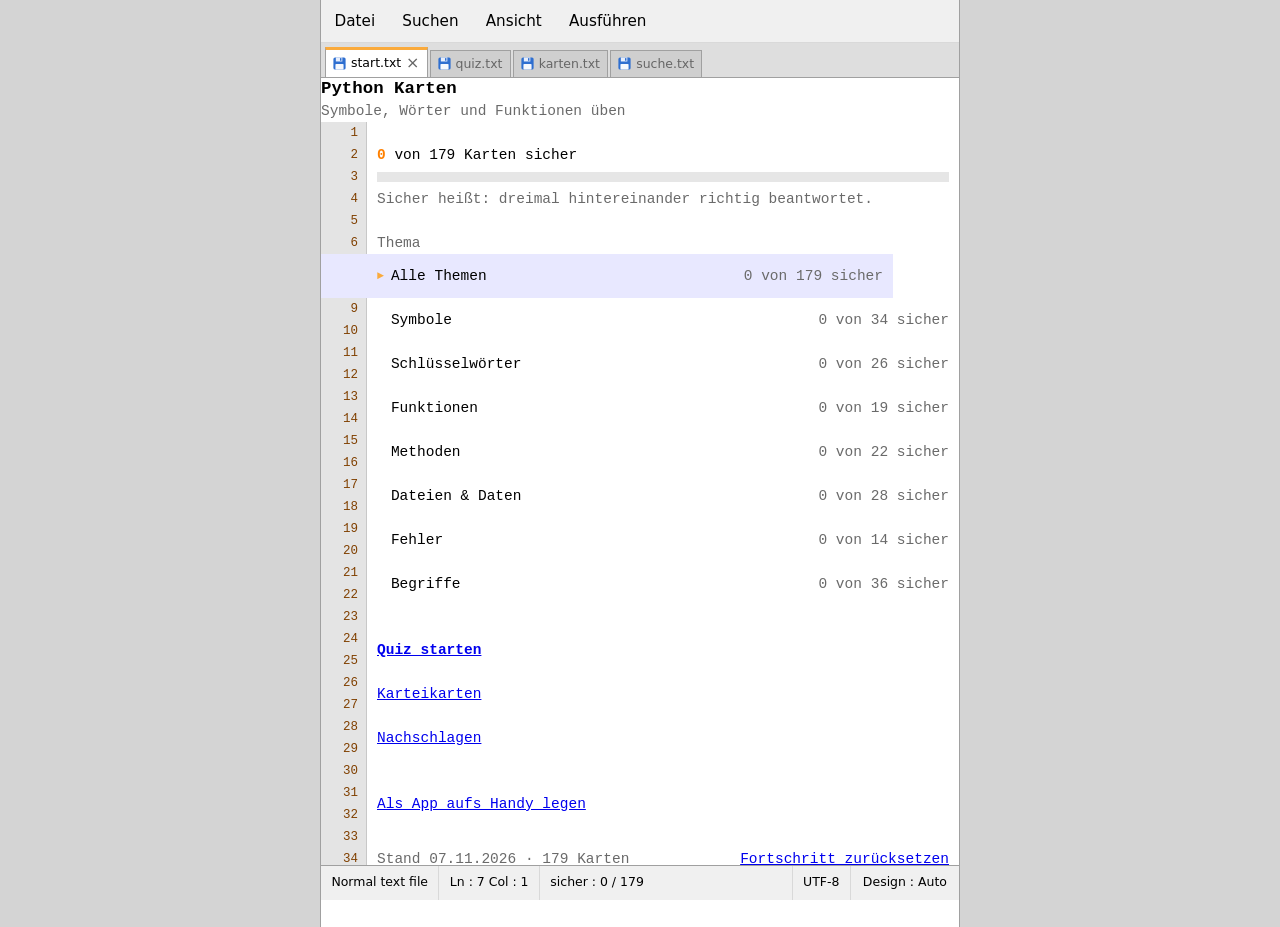
==== commit 34d6dad7: "Add files via upload" ====
--- a/index.html
+++ b/index.html
@@ -39,19 +39,35 @@
         <button class="menue-punkt" id="menue-ansicht" type="button" aria-label="Ansicht, Design wechseln" title="Design wechseln: Auto, Hell, Dunkel">Ansicht</button>
         <button class="menue-punkt" id="menue-ausfuehren" type="button" aria-label="Ausführen, Quiz starten" title="Quiz starten">Ausführen</button>
       </nav>
-      <!-- Tab mit dem Namen der aktuellen Ansicht, nur zum Anschauen -->
-      <div class="tabs" aria-hidden="true">
-        <span class="tab">
-          <svg class="tab-disk" viewBox="0 0 16 16" width="14" height="14" focusable="false">
-            <rect x="0.5" y="0.5" width="15" height="15" rx="2" fill="#2f6fd0"/>
-            <rect x="3.5" y="0.5" width="8" height="5" fill="#e8eefb"/>
-            <rect x="8.6" y="1.4" width="1.8" height="3.2" fill="#2f6fd0"/>
-            <rect x="3" y="8.5" width="10" height="7" rx="1" fill="#f6f8fd"/>
-          </svg>
-          <span id="tab-name">start.py</span>
-          <span class="tab-x">×</span>
-        </span>
-      </div>
+      <!-- Vier Tabs wie offene Dateien: sie sind die Navigation. Der Tab der aktuellen Ansicht ist hervorgehoben,
+           die Diskette ist rot, solange eine Runde läuft. #tab-name nennt die aktuelle Datei (für Vorleseprogramme). -->
+      <nav class="tabs" aria-label="Dateien">
+        <button class="tab" id="tab-start" data-tab="start" type="button">
+          <svg class="tab-disk" viewBox="0 0 16 16" width="13" height="13" focusable="false" aria-hidden="true">
+            <g class="blau"><rect x="0.5" y="0.5" width="15" height="15" rx="2" fill="#2f6fd0"/><rect x="3.5" y="0.5" width="8" height="5" fill="#e8eefb"/><rect x="8.6" y="1.4" width="1.8" height="3.2" fill="#2f6fd0"/><rect x="3" y="8.5" width="10" height="7" rx="1" fill="#f6f8fd"/></g>
+            <g class="rot"><rect x="0.5" y="0.5" width="15" height="15" rx="2" fill="#d13b32"/><rect x="3.5" y="0.5" width="8" height="5" fill="#fbe9e7"/><rect x="8.6" y="1.4" width="1.8" height="3.2" fill="#d13b32"/><rect x="3" y="8.5" width="10" height="7" rx="1" fill="#fdf6f5"/></g>
+          </svg>start.txt<span class="tab-x" aria-hidden="true">×</span>
+        </button>
+        <button class="tab" id="tab-quiz" data-tab="quiz" type="button">
+          <svg class="tab-disk" viewBox="0 0 16 16" width="13" height="13" focusable="false" aria-hidden="true">
+            <g class="blau"><rect x="0.5" y="0.5" width="15" height="15" rx="2" fill="#2f6fd0"/><rect x="3.5" y="0.5" width="8" height="5" fill="#e8eefb"/><rect x="8.6" y="1.4" width="1.8" height="3.2" fill="#2f6fd0"/><rect x="3" y="8.5" width="10" height="7" rx="1" fill="#f6f8fd"/></g>
+            <g class="rot"><rect x="0.5" y="0.5" width="15" height="15" rx="2" fill="#d13b32"/><rect x="3.5" y="0.5" width="8" height="5" fill="#fbe9e7"/><rect x="8.6" y="1.4" width="1.8" height="3.2" fill="#d13b32"/><rect x="3" y="8.5" width="10" height="7" rx="1" fill="#fdf6f5"/></g>
+          </svg>quiz.txt<span class="tab-x" aria-hidden="true">×</span>
+        </button>
+        <button class="tab" id="tab-karten" data-tab="karten" type="button">
+          <svg class="tab-disk" viewBox="0 0 16 16" width="13" height="13" focusable="false" aria-hidden="true">
+            <g class="blau"><rect x="0.5" y="0.5" width="15" height="15" rx="2" fill="#2f6fd0"/><rect x="3.5" y="0.5" width="8" height="5" fill="#e8eefb"/><rect x="8.6" y="1.4" width="1.8" height="3.2" fill="#2f6fd0"/><rect x="3" y="8.5" width="10" height="7" rx="1" fill="#f6f8fd"/></g>
+            <g class="rot"><rect x="0.5" y="0.5" width="15" height="15" rx="2" fill="#d13b32"/><rect x="3.5" y="0.5" width="8" height="5" fill="#fbe9e7"/><rect x="8.6" y="1.4" width="1.8" height="3.2" fill="#d13b32"/><rect x="3" y="8.5" width="10" height="7" rx="1" fill="#fdf6f5"/></g>
+          </svg>karten.txt<span class="tab-x" aria-hidden="true">×</span>
+        </button>
+        <button class="tab" id="tab-suche" data-tab="suche" type="button">
+          <svg class="tab-disk" viewBox="0 0 16 16" width="13" height="13" focusable="false" aria-hidden="true">
+            <g class="blau"><rect x="0.5" y="0.5" width="15" height="15" rx="2" fill="#2f6fd0"/><rect x="3.5" y="0.5" width="8" height="5" fill="#e8eefb"/><rect x="8.6" y="1.4" width="1.8" height="3.2" fill="#2f6fd0"/><rect x="3" y="8.5" width="10" height="7" rx="1" fill="#f6f8fd"/></g>
+            <g class="rot"><rect x="0.5" y="0.5" width="15" height="15" rx="2" fill="#d13b32"/><rect x="3.5" y="0.5" width="8" height="5" fill="#fbe9e7"/><rect x="8.6" y="1.4" width="1.8" height="3.2" fill="#d13b32"/><rect x="3" y="8.5" width="10" height="7" rx="1" fill="#fdf6f5"/></g>
+          </svg>suche.txt<span class="tab-x" aria-hidden="true">×</span>
+        </button>
+      </nav>
+      <span class="nur-vorlesen" id="tab-name" aria-live="polite">start.txt</span>
     </header>
 
     <!-- Die ersten beiden Zeilen der "Datei": nur auf dem Start sichtbar -->
@@ -61,6 +77,8 @@
     </div>
 
     <main>
+      <!-- Zeilenstreifen: app.js schreibt eine Nummer je Zeile hinein (rein zur Zierde) -->
+      <div id="rinne" aria-hidden="true"></div>
       <section id="laden">
         <p class="mitte">Karten werden geladen …</p>
       </section>
@@ -105,6 +123,7 @@
         <p class="anzeige" id="quiz-anzeige"></p>
         <div class="antworten" id="quiz-antworten"></div>
         <div class="rueckmeldung" id="quiz-rueckmeldung" hidden>
+          <div class="konsole" id="quiz-konsole" aria-hidden="true"></div>
           <h3 id="quiz-titel" tabindex="-1"></h3>
           <p class="loesung"><code id="quiz-loesung-begriff"></code> <span id="quiz-loesung-bedeutung"></span></p>
           <pre class="beispiel" id="quiz-beispiel" hidden></pre>
@@ -172,7 +191,8 @@
 
     <!-- Statusleiste wie im Editor -->
     <div class="statuszeile">
-      <span class="status-feld" aria-hidden="true">Python file</span>
+      <span class="status-feld" aria-hidden="true">Normal text file</span>
+      <span class="status-feld" id="status-pos" aria-hidden="true">Ln : 1  Col : 1</span>
       <span class="status-feld status-breit" id="status-karten"></span>
       <span class="status-feld status-utf" aria-hidden="true">UTF-8</span>
       <button class="status-knopf" id="design-knopf" type="button">Design : Auto</button>
--- a/style.css
+++ b/style.css
@@ -1,63 +1,56 @@
-/* Python Karten: Aussehen wie ein Code-Editor, angelehnt an Notepad++.
-   Handy zuerst. Hell ist der Standard-Look mit weißer Schreibfläche, dunkel eine Farbwelt wie "Monokai".
-   Auto folgt dem Gerät. In der Statusleiste unten (und im Menü Ansicht) lässt sich Hell oder Dunkel fest wählen.
-   Die Farben des Codes heißen c-kw, c-fn und so weiter (siehe "Code-Farben"); logik.js (zerlegen) bestimmt, was welche Farbe bekommt.
+/* Python Karten: Aussehen wie eine Textdatei in Notepad++ (Vorschlag 3, "Die Textdatei") mit Konsolen-Ausgabe (aus Vorschlag 2).
+   Handy zuerst. Hell ist der Standard-Look mit weißer Schreibfläche, dunkel eine Farbwelt wie "Monokai". Auto folgt dem Gerät.
+   Alles im Editor-Bereich (main) ist Schreibmaschinenschrift auf einem Raster von --zeile (22 px): jede Zeile, auch jede
+   Umbruchzeile, ist genau eine Rasterzeile hoch. Darum haben Zeilen hier keine senkrechten Abstände oder Rahmen, die nicht
+   ein Vielfaches von --zeile sind. Der graue Streifen mit den Zeilennummern (#rinne) wird von app.js gefüllt.
+   Die Farben des Codes heißen c-kw, c-fn und so weiter; logik.js (zerlegen) bestimmt, was welche Farbe bekommt.
    Die dunklen Farben stehen zweimal da (Gerät dunkel und fest gewähltes Dunkel). Wer eine ändert, ändert beide. */
 
 :root {
   color-scheme: light;
-  /* Flächen */
   --aussen: #d4d4d4;
   --bg: #ffffff;
-  --flaeche: #f0f0f0;
+  --flaeche: #f3f3f3;
   --chrome: #f0f0f0;
-  --tableiste: #e3e3e3;
-  --text: #141414;
-  --leise: #5a5a5a;
-  --rand: #adadad;
+  --tableiste: #dedede;
+  --tab-aus: #cfcfcf;
+  --tab-aus-text: #666666;
+  --text: #000000;
+  --leise: #6a6a6a;
+  --rand: #a0a0a0;
   --trenner: #d9d9d9;
   --auswahl: #add6ff;
-  /* Zeilennummern und aktive Zeile */
   --rinne: #e4e4e4;
   --rinne-rand: #c8c8c8;
-  --rinne-text: #666666;
-  --rinne-breite: 2.1rem;
+  --rinne-text: #804000;
   --aktive-zeile: #e8e8ff;
-  /* Bedienung */
   --akzent: #0078d7;
   --akzent-hell: #cce8ff;
-  --knopf-bg: #e1e1e1;
-  --knopf-hover: #e5f1fb;
-  --knopf-druck: #cce4f7;
-  --haupt-bg: #0067b8;
-  --haupt-hover: #005a9e;
-  --haupt-druck: #004c87;
-  --haupt-text: #ffffff;
-  --tab-balken: #ff8c00;
+  --link: #0000ee;
+  --tab-balken: #faaa3c;
   --fokus: #0078d7;
-  /* Rückmeldung */
   --ok: #0b6b2a;
-  --ok-bg: #e3f4e6;
+  --ok-bg: #d3f0d6;
   --ok-rand: #2e9b57;
   --schlecht: #b3261e;
-  --schlecht-bg: #fde8e6;
+  --schlecht-bg: #ffd9d5;
   --schlecht-rand: #d6453b;
-  /* Fortschrittsbalken */
   --balken-bahn: #e6e6e6;
-  --balken-rand: #bcbcbc;
   --balken-fuell: #06b025;
-  /* Code-Farben */
-  --code-text: #141414;
+  --code-text: #000000;
   --c-kw: #0000ff;
   --c-fn: #880088;
   --c-df: #0b7285;
-  --c-st: #6e6e6e;
-  --c-nr: #b85400;
+  --c-st: #808080;
+  --c-nr: #ff8000;
   --c-ko: #008000;
-  --c-op: #141414;
-  --c-pu: #141414;
+  --c-op: #000080;
+  --c-pu: #000000;
   --op-gewicht: 700;
+  --zeile: 22px;
+  --rinne-breite: 46px;
   --mono: Consolas, "Cascadia Mono", "SF Mono", Menlo, "Roboto Mono", ui-monospace, "Liberation Mono", monospace;
+  --ui: "Segoe UI", system-ui, -apple-system, Roboto, sans-serif;
 }
 
 @media (prefers-color-scheme: dark) {
@@ -65,27 +58,23 @@
     color-scheme: dark;
     --aussen: #161712;
     --bg: #272822;
-    --flaeche: #34352d;
+    --flaeche: #2f302a;
     --chrome: #2d2d2d;
-    --tableiste: #222320;
+    --tableiste: #1e1f1b;
+    --tab-aus: #33342d;
+    --tab-aus-text: #a3a396;
     --text: #f8f8f2;
-    --leise: #b8b8aa;
-    --rand: #66675c;
-    --trenner: #44453d;
+    --leise: #a3a396;
+    --rand: #555650;
+    --trenner: #3d3e37;
     --auswahl: #49483e;
     --rinne: #2f302a;
-    --rinne-rand: #44453d;
-    --rinne-text: #a3a396;
+    --rinne-rand: #3d3e37;
+    --rinne-text: #9a9b8e;
     --aktive-zeile: #3e3d32;
     --akzent: #66d9ef;
     --akzent-hell: #2f4a52;
-    --knopf-bg: #3b3c35;
-    --knopf-hover: #46473f;
-    --knopf-druck: #54554b;
-    --haupt-bg: #0e639c;
-    --haupt-hover: #1177bb;
-    --haupt-druck: #0a4f7d;
-    --haupt-text: #ffffff;
+    --link: #66d9ef;
     --fokus: #66d9ef;
     --ok: #a6e22e;
     --ok-bg: #26331a;
@@ -94,16 +83,15 @@
     --schlecht-bg: #3d1f29;
     --schlecht-rand: #e0426f;
     --balken-bahn: #1c1d18;
-    --balken-rand: #4d4e44;
     --balken-fuell: #4fb04a;
     --code-text: #f8f8f2;
-    --c-kw: #ff5a93;
+    --c-kw: #f92672;
     --c-fn: #66d9ef;
     --c-df: #a6e22e;
     --c-st: #e6db74;
     --c-nr: #ae81ff;
     --c-ko: #a3a07f;
-    --c-op: #ff5a93;
+    --c-op: #f92672;
     --c-pu: #f8f8f2;
     --op-gewicht: 400;
   }
@@ -113,27 +101,23 @@
   color-scheme: dark;
   --aussen: #161712;
   --bg: #272822;
-  --flaeche: #34352d;
+  --flaeche: #2f302a;
   --chrome: #2d2d2d;
-  --tableiste: #222320;
+  --tableiste: #1e1f1b;
+  --tab-aus: #33342d;
+  --tab-aus-text: #a3a396;
   --text: #f8f8f2;
-  --leise: #b8b8aa;
-  --rand: #66675c;
-  --trenner: #44453d;
+  --leise: #a3a396;
+  --rand: #555650;
+  --trenner: #3d3e37;
   --auswahl: #49483e;
   --rinne: #2f302a;
-  --rinne-rand: #44453d;
-  --rinne-text: #a3a396;
+  --rinne-rand: #3d3e37;
+  --rinne-text: #9a9b8e;
   --aktive-zeile: #3e3d32;
   --akzent: #66d9ef;
   --akzent-hell: #2f4a52;
-  --knopf-bg: #3b3c35;
-  --knopf-hover: #46473f;
-  --knopf-druck: #54554b;
-  --haupt-bg: #0e639c;
-  --haupt-hover: #1177bb;
-  --haupt-druck: #0a4f7d;
-  --haupt-text: #ffffff;
+  --link: #66d9ef;
   --fokus: #66d9ef;
   --ok: #a6e22e;
   --ok-bg: #26331a;
@@ -142,16 +126,15 @@
   --schlecht-bg: #3d1f29;
   --schlecht-rand: #e0426f;
   --balken-bahn: #1c1d18;
-  --balken-rand: #4d4e44;
   --balken-fuell: #4fb04a;
   --code-text: #f8f8f2;
-  --c-kw: #ff5a93;
+  --c-kw: #f92672;
   --c-fn: #66d9ef;
   --c-df: #a6e22e;
   --c-st: #e6db74;
   --c-nr: #ae81ff;
   --c-ko: #a3a07f;
-  --c-op: #ff5a93;
+  --c-op: #f92672;
   --c-pu: #f8f8f2;
   --op-gewicht: 400;
 }
@@ -167,14 +150,25 @@
   min-height: 100dvh;
   color: var(--text);
   background: var(--aussen);
-  font: 16px/1.45 "Segoe UI", system-ui, -apple-system, Roboto, sans-serif;
+  font: 14.5px/var(--zeile) var(--ui);
 }
 
 button, input, select { font: inherit; color: inherit; }
 code, pre { font-family: var(--mono); }
-:focus-visible { outline: 2px solid var(--fokus); outline-offset: 2px; }
-
-/* ---------- Fenster, Menü, Tab und Statusleiste ---------- */
+p, h1, h2, h3, ul, pre { margin: 0; }
+:focus-visible { outline: 2px solid var(--fokus); outline-offset: -2px; }
+
+.nur-vorlesen {
+  position: absolute;
+  width: 1px;
+  height: 1px;
+  margin: -1px;
+  overflow: hidden;
+  white-space: nowrap;
+  clip-path: inset(50%);
+}
+
+/* ---------- Fenster, Menü, Tabs und Statusleiste (wie im Programm: Windows-Schrift) ---------- */
 
 .fenster {
   display: flex;
@@ -189,7 +183,7 @@
   .fenster { border-left: 1px solid var(--rand); border-right: 1px solid var(--rand); }
 }
 
-.kopf { position: sticky; top: 0; z-index: 10; background: var(--chrome); }
+.kopf { position: sticky; top: 0; z-index: 10; font-family: var(--ui); background: var(--chrome); }
 
 .menue {
   display: flex;
@@ -210,23 +204,37 @@
   .menue-punkt:hover { background: var(--akzent-hell); }
 }
 
-.tabs { display: flex; align-items: flex-end; padding: 0.3rem 0.5rem 0; background: var(--tableiste); border-bottom: 1px solid var(--rand); }
+.tabs { display: flex; align-items: flex-end; gap: 2px; padding: 4px 4px 0; overflow-x: auto; background: var(--tableiste); border-bottom: 1px solid var(--rand); }
 .tab {
   display: inline-flex;
+  flex: none;
   align-items: center;
-  gap: 0.45rem;
-  max-width: 100%;
+  gap: 0.3rem;
+  height: 27px;
+  padding: 0 0.45rem;
+  font-size: 0.78rem;
+  white-space: nowrap;
+  color: var(--tab-aus-text);
+  background: var(--tab-aus);
+  border: 1px solid var(--rand);
+  border-bottom: 0;
+  border-radius: 0;
+  cursor: pointer;
+}
+.tab[aria-current="page"] {
+  height: 31px;
   margin-bottom: -1px;
-  padding: 0.3rem 0.7rem 0.35rem;
-  font-size: 0.85rem;
-  white-space: nowrap;
+  color: var(--text);
   background: var(--bg);
-  border: 1px solid var(--rand);
   border-top: 3px solid var(--tab-balken);
-  border-bottom-color: var(--bg);
+  border-bottom: 1px solid var(--bg);
 }
 .tab-disk { flex: none; }
-.tab-x { font-size: 1.05rem; line-height: 1; color: var(--leise); }
+.tab-disk .rot { display: none; }
+.tab[data-lauf="ja"] .tab-disk .blau { display: none; }
+.tab[data-lauf="ja"] .tab-disk .rot { display: inline; }
+.tab-x { font-size: 1rem; line-height: 1; opacity: 0.6; }
+.tab:not([aria-current="page"]) .tab-x { display: none; }
 
 .statuszeile {
   position: sticky;
@@ -236,12 +244,12 @@
   align-items: stretch;
   min-height: 2.2rem;
   padding: 0 env(safe-area-inset-right) env(safe-area-inset-bottom) env(safe-area-inset-left);
-  font-size: 0.78rem;
+  font: 0.78rem/1.2 var(--ui);
   background: var(--chrome);
   border-top: 1px solid var(--rand);
 }
 .status-feld { display: flex; align-items: center; padding: 0 0.65rem; white-space: nowrap; border-right: 1px solid var(--trenner); }
-.status-breit { flex: 1; min-width: 0; }
+.status-breit { flex: 1; min-width: 0; overflow: hidden; }
 .status-knopf { flex: none; padding: 0 0.75rem; font-size: inherit; background: transparent; border: 0; border-radius: 0; cursor: pointer; }
 .status-knopf:active { background: var(--akzent-hell); }
 @media (hover: hover) {
@@ -251,105 +259,89 @@
   .status-utf { display: none; }
 }
 
+/* ---------- Der Editor: Zeilenstreifen links, Schreibfläche rechts ---------- */
+
 main {
+  position: relative;
   flex: 1;
   width: 100%;
-  padding: 0.9rem max(1rem, env(safe-area-inset-right)) 1.6rem max(1rem, env(safe-area-inset-left));
-}
-
-.mitte { text-align: center; color: var(--leise); }
-.leise { color: var(--leise); font-size: 0.9rem; }
-
-/* ---------- Zeilen mit Nummern (Titel, Beispiele, große Anzeige) ---------- */
-
-/* Der graue Streifen links läuft über die ganze Höhe, die Nummern stehen als Text darin. */
-.titelzeilen,
-.beispiel,
-.anzeige {
-  counter-reset: zeile;
-  background: linear-gradient(to right,
-    var(--rinne) 0, var(--rinne) calc(var(--rinne-breite) - 1px),
-    var(--rinne-rand) calc(var(--rinne-breite) - 1px), var(--rinne-rand) var(--rinne-breite),
-    var(--bg) var(--rinne-breite));
-}
-
-.zeile {
-  position: relative;
-  display: block;
-  min-height: 1.5em;
-  padding: 0 0.8rem 0 calc(var(--rinne-breite) + 0.7rem);
-  counter-increment: zeile;
-  white-space: pre-wrap;
-  overflow-wrap: anywhere;
-}
-.zeile::before {
-  content: counter(zeile);
+  padding: 0 max(10px, env(safe-area-inset-right)) var(--zeile) calc(var(--rinne-breite) + 10px);
+  font: 14.5px/var(--zeile) var(--mono);
+  color: var(--text);
+}
+
+#rinne {
   position: absolute;
   top: 0;
+  bottom: 0;
   left: 0;
-  width: calc(var(--rinne-breite) - 1px);
-  padding-right: 0.45rem;
-  font: 400 0.78rem/1.7 var(--mono);
+  width: var(--rinne-breite);
+  overflow: hidden;
+  background: var(--rinne);
+  border-right: 1px solid var(--rinne-rand);
+  font: 12.5px/var(--zeile) var(--mono);
+  color: var(--rinne-text);
   text-align: right;
-  color: var(--rinne-text);
-}
-
-/* Titelzeilen: die ersten zwei Zeilen der "Datei", nur auf dem Start sichtbar (sonst nur für Vorleseprogramme da) */
-.titelzeilen { padding: 0.2rem 0; border-bottom: 1px solid var(--trenner); }
+  user-select: none;
+  pointer-events: none;
+}
+#rinne span { display: block; height: var(--zeile); padding-right: 8px; }
+
+.leise { color: var(--leise); }
+.mitte { color: var(--leise); }
+
+/* Titel: die ersten Zeilen der Datei, nur auf dem Start sichtbar (sonst nur für Vorleseprogramme da) */
+.titelzeilen .hash { display: none; }
+.titelzeilen .zeile { color: var(--text); }
+.titelzeilen .untertitel { color: var(--leise); }
+h1.zeile { font: 700 1.2em/var(--zeile) var(--mono); }
+.untertitel { font: 400 1em/var(--zeile) var(--mono); }
 body:not([data-ansicht="start"]) .titelzeilen {
   position: absolute;
   width: 1px;
   height: 1px;
   margin: -1px;
-  padding: 0;
   overflow: hidden;
   white-space: nowrap;
-  border: 0;
   clip-path: inset(50%);
 }
-.titelzeilen .zeile { margin: 0; color: var(--c-ko); }
-.titelzeilen .zeile::before { bottom: 0; display: flex; align-items: center; justify-content: flex-end; line-height: 1; }
-h1.zeile { font: 700 1.15rem/1.5 var(--mono); }
-.untertitel { font: 400 0.88rem/1.5 var(--mono); }
-
-/* Beispielcode */
+
+.zeile { display: block; min-height: var(--zeile); white-space: pre-wrap; overflow-wrap: anywhere; }
+
+/* Beispielcode und große Anzeige */
 .beispiel {
-  margin: 0.6rem 0;
+  margin: var(--zeile) 0 0;
   overflow: hidden;
-  font-size: 0.88rem;
-  line-height: 1.5;
+  font-size: 1em;
+  line-height: var(--zeile);
   color: var(--code-text);
   white-space: normal;
   tab-size: 4;
-  border: 1px solid var(--rand);
-  border-radius: 3px;
-}
-.beispiel .zeile:first-child { padding-top: 0.4rem; }
-.beispiel .zeile:first-child::before { top: 0.4rem; }
-.beispiel .zeile:last-child { padding-bottom: 0.4rem; }
-
-/* Große Anzeige: eine Zeile, die gerade "aktiv" ist (wie die Zeile mit dem Cursor) */
-.anzeige {
-  margin: 0 0 1rem;
-  overflow: hidden;
-  white-space: normal;
-  border: 1px solid var(--rand);
-  border-radius: 3px;
-}
+}
+.anzeige { margin: 0; overflow: hidden; white-space: normal; }
 .anzeige .zeile {
-  padding-top: 0.55rem;
-  padding-bottom: 0.55rem;
-  background: linear-gradient(to right, transparent var(--rinne-breite), var(--aktive-zeile) var(--rinne-breite));
-}
-.anzeige .zeile::before { bottom: 0; display: flex; align-items: center; justify-content: flex-end; line-height: 1; }
-.anzeige.code .zeile {
-  font-family: var(--mono);
-  font-size: clamp(1.3rem, 6.2vw, 1.9rem);
+  position: relative;
+  font-size: 1.2em;
   font-weight: 700;
-  line-height: 1.35;
-  color: var(--code-text);
-}
-.anzeige.text .zeile { font-size: 1.1rem; font-weight: 600; line-height: 1.4; }
+  background: var(--aktive-zeile);
+  margin-left: calc(-1 * var(--rinne-breite) - 10px);
+  padding-left: calc(var(--rinne-breite) + 10px);
+  margin-right: -10px;
+}
+.anzeige.code .zeile { font-family: var(--mono); color: var(--code-text); }
+.anzeige.text .zeile { font-family: var(--mono); }
+/* blinkender Cursor am Ende der aktiven Zeile */
+.anzeige .zeile:last-child::after {
+  content: "";
+  display: inline-block;
+  width: 2px;
+  height: 1.05em;
+  margin-left: 2px;
+  vertical-align: text-bottom;
+  background: var(--text);
+  animation: blinken 1.1s steps(1) infinite;
+}
+@keyframes blinken { 50% { opacity: 0; } }
 
 /* ---------- Code-Farben ---------- */
 
@@ -364,174 +356,182 @@
 
 /* ---------- Start ---------- */
 
-.box { padding: 0.9rem; background: var(--flaeche); border: 1px solid var(--rand); border-radius: 3px; }
-.uebersicht-zahl { margin: 0 0 0.6rem; font-size: 1.05rem; }
-#gesamt-sicher { font: 700 2rem/1 var(--mono); color: var(--c-nr); }
-.uebersicht-von { color: var(--leise); }
-.uebersicht .leise { margin: 0.6rem 0 0; }
-
-.balken { height: 0.85rem; overflow: hidden; background: var(--balken-bahn); border: 1px solid var(--balken-rand); }
+.box { margin-top: var(--zeile); }
+.box.uebersicht { margin-top: var(--zeile); }
+.uebersicht-zahl { font-size: 1em; }
+#gesamt-sicher { font-weight: 700; color: var(--c-nr); }
+.uebersicht-von { color: var(--text); }
+
+/* Fortschritt als Balken, genau eine Zeile hoch */
+.balken { height: var(--zeile); padding: 6px 0; background: var(--balken-bahn); background-clip: content-box; }
 .balken > div { width: 0; height: 100%; background: var(--balken-fuell); transition: width 0.3s ease; }
 
-/* Kleine Überschriften sehen aus wie Kommentare im Code */
-.abschnitt { margin: 1.2rem 0 0.5rem; font: 400 0.85rem/1.4 var(--mono); color: var(--c-ko); }
-.abschnitt::before { content: "# "; content: "# " / ""; }
-
-.themen { display: grid; grid-template-columns: 1fr 1fr; gap: 0.5rem; margin-bottom: 1rem; }
+.abschnitt { margin-top: var(--zeile); font: 400 1em/var(--zeile) var(--mono); color: var(--leise); }
+
+.themen { display: block; }
 .thema {
+  position: relative;
   display: flex;
-  flex-direction: column;
-  gap: 0.25rem;
-  min-height: 4.3rem;
-  padding: 0.6rem 0.75rem;
+  align-items: center;
+  gap: 0 0.6rem;
+  width: 100%;
+  min-height: calc(2 * var(--zeile));
+  padding: 0 0 0 1.6ch;
   text-align: left;
-  background: var(--flaeche);
-  border: 1px solid var(--rand);
-  border-radius: 3px;
+  background: transparent;
+  border: 0;
+  border-radius: 0;
   cursor: pointer;
 }
-.thema:first-child { grid-column: 1 / -1; }
-.thema[aria-pressed="true"] { background: var(--akzent-hell); border-color: var(--akzent); box-shadow: inset 0 0 0 1px var(--akzent); }
-.thema-name { font-weight: 600; }
-.thema-zahl { font-size: 0.8rem; color: var(--leise); }
-.mini-balken { display: block; height: 0.45rem; margin-top: auto; overflow: hidden; background: var(--balken-bahn); border: 1px solid var(--balken-rand); }
+.thema::before { content: ""; position: absolute; left: 0; width: 1ch; }
+.thema[aria-pressed="true"] { background: var(--aktive-zeile); margin-left: calc(-1 * var(--rinne-breite) - 10px); padding-left: calc(var(--rinne-breite) + 10px + 1.6ch); margin-right: -10px; padding-right: 10px; }
+.thema[aria-pressed="true"]::before { content: "\25BA"; left: calc(var(--rinne-breite) + 10px); color: var(--tab-balken); font-size: 0.8em; }
+.thema-name { flex: 1; min-width: 0; overflow-wrap: anywhere; }
+.thema-zahl { flex: none; color: var(--leise); }
+.mini-balken { position: absolute; left: 0; right: 0; bottom: 0; display: block; height: 3px; background: transparent; }
 .mini-balken > span { display: block; height: 100%; background: var(--balken-fuell); }
 
+/* Aktionen sind Zeilen mit Link-Schrift: blau und unterstrichen wie Links im Editor */
 .haupt, .neben {
-  display: block;
+  display: flex;
+  align-items: center;
   width: 100%;
-  min-height: 3.1rem;
-  margin-top: 0.6rem;
-  padding: 0.6rem 1rem;
-  font-weight: 600;
-  text-align: center;
-  border-radius: 3px;
+  min-height: calc(2 * var(--zeile));
+  margin: 0;
+  padding: 0;
+  text-align: left;
+  color: var(--link);
+  text-decoration: underline;
+  background: transparent;
+  border: 0;
+  border-radius: 0;
   cursor: pointer;
 }
-.haupt { color: var(--haupt-text); background: var(--haupt-bg); border: 1px solid var(--haupt-bg); }
-.haupt:active { background: var(--haupt-druck); border-color: var(--haupt-druck); }
-.neben { background: var(--knopf-bg); border: 1px solid var(--rand); }
-.neben:active { background: var(--knopf-druck); border-color: var(--akzent); }
-.klein, .pille { padding: 0.4rem 0.8rem; font-size: 0.9rem; background: var(--knopf-bg); border: 1px solid var(--rand); border-radius: 3px; cursor: pointer; }
-.klein:active, .pille:active { background: var(--knopf-druck); border-color: var(--akzent); }
+.haupt { font-weight: 700; }
+.start-aktionen, #start > .haupt { margin-top: var(--zeile); }
+.haupt:active, .neben:active { background: var(--aktive-zeile); }
 @media (hover: hover) {
-  .haupt:hover { background: var(--haupt-hover); border-color: var(--haupt-hover); }
-  .neben:hover, .klein:hover, .pille:hover { background: var(--knopf-hover); border-color: var(--akzent); }
-}
-
-.info { margin-top: 1.2rem; padding: 0.6rem 0.9rem; background: var(--flaeche); border: 1px solid var(--rand); border-radius: 3px; }
-.info summary { cursor: pointer; font-weight: 600; }
-.info p { margin: 0.6rem 0 0; font-size: 0.95rem; }
-
-.fuss { display: flex; flex-wrap: wrap; align-items: center; justify-content: space-between; gap: 0.6rem; margin-top: 1.2rem; font-size: 0.85rem; color: var(--leise); }
+  .haupt:hover, .neben:hover { background: var(--aktive-zeile); }
+}
+.klein, .pille {
+  padding: 0;
+  color: var(--link);
+  text-decoration: underline;
+  background: transparent;
+  border: 0;
+  border-radius: 0;
+  cursor: pointer;
+}
+
+.info { margin-top: var(--zeile); }
+.info summary { min-height: calc(2 * var(--zeile)); display: flex; align-items: center; cursor: pointer; color: var(--link); text-decoration: underline; }
+.info p { margin: 0; }
+
+.fuss { display: flex; flex-wrap: wrap; align-items: center; justify-content: space-between; gap: 0 0.6rem; margin-top: var(--zeile); color: var(--leise); }
 
 /* ---------- Quiz und Karteikarten ---------- */
 
-.kopfzeile { display: flex; align-items: center; justify-content: space-between; gap: 0.6rem; margin-bottom: 0.6rem; font-weight: 600; }
-
-.kategorie { margin: 0.9rem 0 0.3rem; font: 400 0.85rem/1.4 var(--mono); color: var(--c-ko); }
-.kategorie::before { content: "# "; content: "# " / ""; }
-.frage { margin: 0 0 0.6rem; font-size: 1.1rem; font-weight: 600; line-height: 1.3; }
-
-.antworten { display: flex; flex-direction: column; gap: 0.5rem; }
+.kopfzeile { display: flex; align-items: center; justify-content: space-between; gap: 0.6rem; min-height: calc(2 * var(--zeile)); }
+
+.kategorie { margin: 0; color: var(--leise); }
+.frage { margin-top: var(--zeile); font: 400 1em/var(--zeile) var(--mono); }
+#quiz .anzeige { margin-top: var(--zeile); }
+
+.antworten { display: block; margin-top: var(--zeile); }
 .antwort {
   display: flex;
-  align-items: stretch;
+  align-items: center;
+  gap: 0 1.2ch;
   width: 100%;
-  min-height: 3.4rem;
+  min-height: calc(2 * var(--zeile));
   padding: 0;
-  overflow: hidden;
   text-align: left;
-  background: var(--knopf-bg);
-  border: 1px solid var(--rand);
-  border-radius: 3px;
+  background: transparent;
+  border: 0;
+  border-radius: 0;
   cursor: pointer;
 }
-.antwort .buchstabe {
-  flex: none;
-  display: grid;
-  place-items: center;
-  width: 2.5rem;
-  font: 700 0.95rem var(--mono);
-  color: var(--rinne-text);
-  background: var(--rinne);
-  border-right: 1px solid var(--rinne-rand);
-}
-.antwort-text { flex: 1; min-width: 0; align-self: center; padding: 0.6rem 0.8rem; overflow-wrap: anywhere; }
-.antwort.code .antwort-text { font-family: var(--mono); font-size: 0.98rem; }
+.antwort .buchstabe { flex: none; font-weight: 700; }
+.antwort-text { flex: 1; min-width: 0; overflow-wrap: anywhere; }
 @media (hover: hover) {
-  .antwort:not(.gesperrt):hover { background: var(--knopf-hover); border-color: var(--akzent); }
-}
-.antwort:not(.gesperrt):active { background: var(--knopf-druck); }
+  .antwort:not(.gesperrt):hover { background: var(--aktive-zeile); }
+}
+.antwort:not(.gesperrt):active { background: var(--aktive-zeile); }
 .antwort.gesperrt { cursor: default; }
-.antwort.richtig { color: var(--ok); background: var(--ok-bg); border-color: var(--ok-rand); }
-.antwort.falsch { color: var(--schlecht); background: var(--schlecht-bg); border-color: var(--schlecht-rand); }
-.antwort.blass { opacity: 0.55; }
-.antwort.richtig .buchstabe { color: var(--ok-bg); background: var(--ok); border-right-color: var(--ok); }
-.antwort.falsch .buchstabe { color: var(--schlecht-bg); background: var(--schlecht); border-right-color: var(--schlecht); }
-
-.rueckmeldung { margin-top: 0.9rem; padding: 0.9rem; background: var(--flaeche); border: 1px solid var(--rand); border-left: 6px solid var(--rand); border-radius: 3px; }
-.rueckmeldung[data-ergebnis="richtig"] { border-left-color: var(--ok-rand); }
-.rueckmeldung[data-ergebnis="falsch"] { border-left-color: var(--schlecht-rand); }
-.rueckmeldung h3 { margin: 0 0 0.5rem; font-size: 1.15rem; outline: none; }
+.antwort.richtig, .antwort.falsch { margin-left: calc(-1 * var(--rinne-breite) - 10px); padding-left: calc(var(--rinne-breite) + 10px); margin-right: -10px; padding-right: 10px; }
+.antwort.richtig { color: var(--ok); background: var(--ok-bg); }
+.antwort.falsch { color: var(--schlecht); background: var(--schlecht-bg); }
+.antwort.blass { opacity: 0.5; }
+
+/* Ausgabe wie in der Python-Konsole: Eingabezeilen mit ">>>", darunter das Ergebnis */
+.rueckmeldung { margin-top: var(--zeile); }
+.konsole { color: var(--text); }
+.konsole .eingabe-zeile::before { content: ">>> "; color: var(--rinne-text); }
+.konsole .wahr { font-weight: 700; color: var(--c-kw); }
+.konsole .falsch-wert { color: var(--schlecht); }
+.rueckmeldung h3 { font: 700 1em/var(--zeile) var(--mono); outline: none; }
 .rueckmeldung[data-ergebnis="richtig"] h3 { color: var(--ok); }
 .rueckmeldung[data-ergebnis="falsch"] h3 { color: var(--schlecht); }
-.loesung { margin: 0 0 0.6rem; overflow-wrap: anywhere; }
-.loesung code { padding: 0.1rem 0.4rem; font-weight: 700; background: var(--bg); border: 1px solid var(--trenner); border-radius: 3px; }
-
-/* Merkhilfen sehen aus wie ein Hinweis unter dem Code */
-.hinweis { margin: 0.6rem 0; padding-left: 0.7rem; font-size: 0.95rem; color: var(--leise); border-left: 3px solid var(--c-ko); }
-
-.karteikarte { margin-top: 0.8rem; min-height: 15rem; padding: 0.9rem; background: var(--flaeche); border: 1px solid var(--rand); border-radius: 3px; cursor: pointer; }
+.loesung { overflow-wrap: anywhere; }
+.loesung code { font-weight: 700; }
+.rueckmeldung .beispiel { margin-top: var(--zeile); }
+.rueckmeldung .haupt { margin-top: var(--zeile); }
+
+/* Merkhilfen stehen als Kommentarzeile unter dem Code */
+.hinweis { margin: var(--zeile) 0 0; color: var(--c-ko); }
+.hinweis::before { content: "# "; }
+
+.karteikarte { margin-top: 0; cursor: pointer; }
 .karteikarte .kategorie { margin-top: 0; }
-.karteikarte .anzeige { margin-top: 0.6rem; }
-.karte-bedeutung { margin: 0.4rem 0 0; font-size: 1.15rem; font-weight: 600; }
+.karteikarte .anzeige { margin-top: var(--zeile); }
+.karte-bedeutung { margin-top: var(--zeile); font-weight: 700; }
 #karte-hinten { outline: none; }
-.bewertung { display: grid; grid-template-columns: 1fr 1fr; gap: 0.7rem; }
+#karte-umdrehen { margin-top: var(--zeile); }
+.bewertung { display: grid; grid-template-columns: 1fr 1fr; gap: 0 1rem; margin-top: var(--zeile); }
 
 /* ---------- Ergebnis ---------- */
 
-.ergebnis-kopf { text-align: center; }
-.ergebnis-zahl { margin: 0.2rem 0 0.4rem; font-size: 2rem; font-weight: 700; color: var(--akzent); outline: none; }
-.ergebnis-kopf p:last-child { margin-bottom: 0; }
+.ergebnis-kopf { text-align: left; }
+.ergebnis-zahl { font-size: 1.2em; font-weight: 700; color: var(--c-nr); outline: none; }
+#ergebnis .haupt { margin-top: var(--zeile); }
 
 .liste { margin: 0; padding: 0; list-style: none; }
-.liste li { display: flex; flex-direction: column; gap: 0.15rem; margin-bottom: 0.4rem; padding: 0.55rem 0.75rem; background: var(--flaeche); border: 1px solid var(--rand); border-radius: 3px; }
-.liste code { font-weight: 700; overflow-wrap: anywhere; }
-.liste span { font-size: 0.95rem; color: var(--leise); }
+.liste li { display: block; margin: 0; padding: 0; }
+.liste code { margin-right: 1ch; font-weight: 700; overflow-wrap: anywhere; }
+.liste span { color: var(--leise); }
 
 /* ---------- Nachschlagen ---------- */
 
-.feld { display: block; margin: 0.8rem 0 0.25rem; font-size: 0.85rem; font-weight: 600; color: var(--leise); }
-.eingabe { display: block; width: 100%; min-height: 2.9rem; padding: 0.5rem 0.75rem; background: var(--bg); border: 1px solid var(--rand); border-radius: 3px; }
+.feld { display: block; margin-top: var(--zeile); color: var(--leise); }
+.eingabe { display: block; width: 100%; height: calc(2 * var(--zeile)); padding: 0 0.5rem; font-family: var(--mono); background: var(--bg); border: 1px solid var(--rand); border-radius: 0; }
 .eingabe:focus { border-color: var(--akzent); }
 
-.nachschlagen-liste { margin: 0.4rem 0 0; padding: 0; list-style: none; }
-.nachschlagen-liste li { margin-bottom: 0.4rem; }
-.nachschlagen-karte { background: var(--flaeche); border: 1px solid var(--rand); border-radius: 3px; }
-.nachschlagen-karte summary { display: flex; flex-wrap: wrap; align-items: baseline; gap: 0.2rem 0.7rem; padding: 0.6rem 0.75rem; cursor: pointer; list-style: none; }
+.nachschlagen-liste { margin: var(--zeile) 0 0; padding: 0; list-style: none; }
+.nachschlagen-karte summary { display: flex; flex-wrap: wrap; align-items: center; gap: 0 0.7rem; min-height: calc(2 * var(--zeile)); cursor: pointer; list-style: none; }
 .nachschlagen-karte summary::-webkit-details-marker { display: none; }
-/* Kästchen mit Plus oder Minus wie bei den Falt-Markierungen im Editor */
+/* Kästchen mit Plus oder Minus wie die Falt-Markierungen im Editor */
 .nachschlagen-karte summary::before {
   content: "+";
   flex: none;
   display: grid;
   place-items: center;
-  align-self: center;
   width: 1.05rem;
   height: 1.05rem;
-  font: 700 0.85rem/1 var(--mono);
+  font: 700 0.85rem/1 var(--ui);
   color: var(--leise);
   background: var(--bg);
-  border: 1px solid var(--rand);
+  border: 1px solid var(--leise);
 }
 .nachschlagen-karte[open] summary::before { content: "\2212"; }
-.nachschlagen-karte[open] summary { border-bottom: 1px solid var(--trenner); }
 .nachschlagen-begriff { font-weight: 700; overflow-wrap: anywhere; }
-.nachschlagen-bedeutung { flex: 1 1 12rem; font-size: 0.95rem; color: var(--leise); }
-.nachschlagen-inhalt { padding: 0 0.75rem 0.75rem; }
-.nachschlagen-inhalt .kategorie { margin: 0.4rem 0 0; }
-.marke { padding: 0.05rem 0.45rem; font-size: 0.75rem; font-weight: 700; color: var(--ok); background: var(--ok-bg); border: 1px solid var(--ok-rand); border-radius: 2px; }
+.nachschlagen-bedeutung { flex: 1 1 12rem; color: var(--leise); }
+.nachschlagen-inhalt { padding: 0 0 0 1.6rem; }
+.nachschlagen-inhalt .beispiel { margin-top: 0; }
+.nachschlagen-inhalt .hinweis { margin-top: 0; }
+.nachschlagen-inhalt .kategorie { margin: 0 0 var(--zeile); }
+.marke { color: var(--ok); font-weight: 700; }
+.marke::before { content: "["; }
+.marke::after { content: "]"; }
 
 @media (prefers-reduced-motion: reduce) {
   *, *::before, *::after { transition: none !important; animation: none !important; scroll-behavior: auto !important; }
